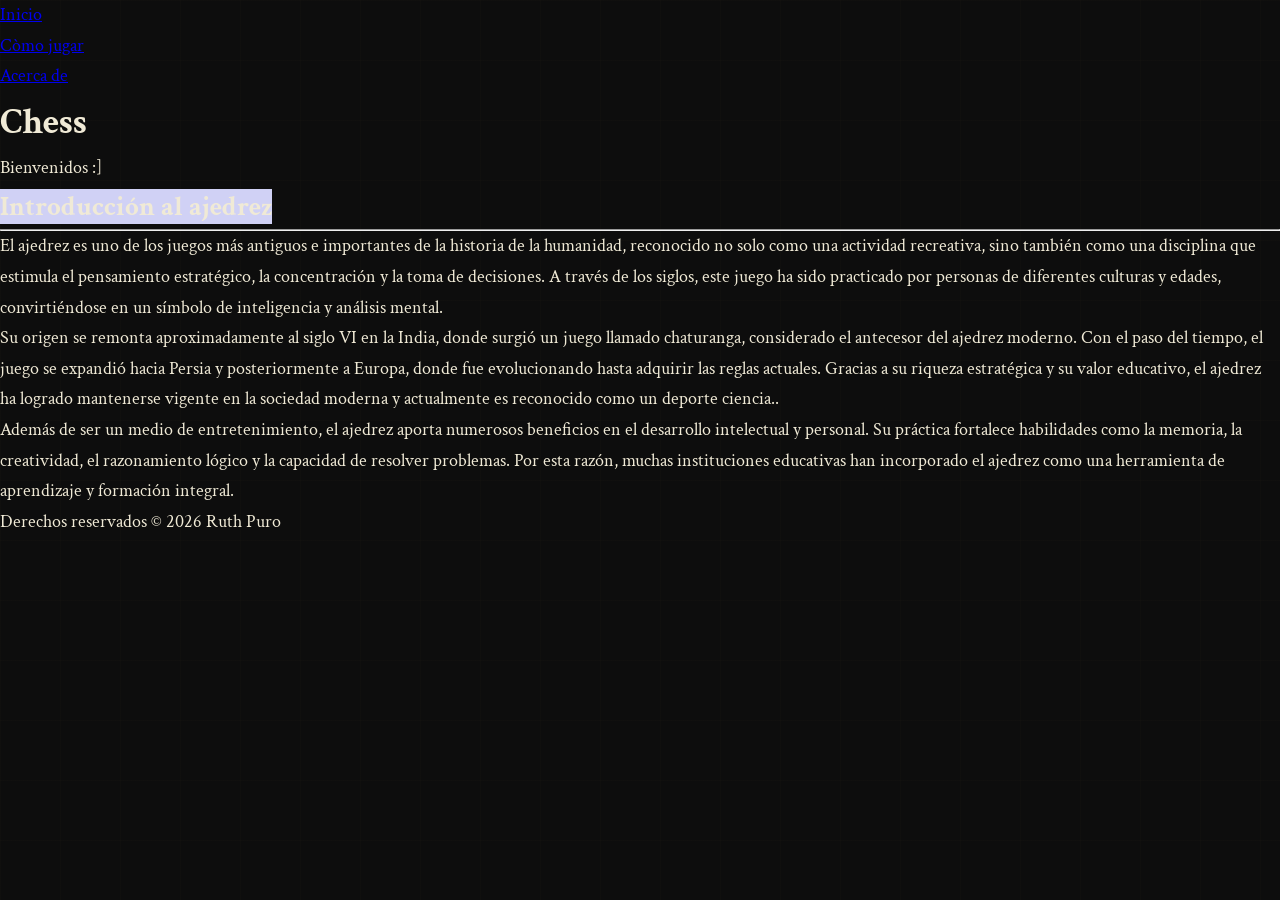
==== index.html @ 4ce49a6d "cambios a index" ====
<!DOCTYPE html> <!-- Indica que es un documento HTML, de lo contrario si no lo
ponemos, lo interpretaria como codigo antiguo antes de los 90's Quirks mode,
aparecerian codigos antiguos -->
<html lang="es">

<!--invoca al archivo style.css que contiene todas las configuraciones de estilos de
la página-->
<link rel="stylesheet" href="styles.css">

<!--Encabezado, el valor atributo id invoca a una funcion del archivo style.css para
dar el formato del menu-->
<header id="mi-encabezado">

<title>Chess.byte</title>
<!--Creacion del menú utilizando Nav-->
<nav>
<ul>
<li><a href="index.html">Inicio</a></li>
<li><a href="JugarChess.html">Còmo jugar</a></li>
<li><a href="about.">Acerca de </a></li>
</ul>
</nav>

<!--Texto del encabezado-->
<h1>Chess</h1>
<p>Bienvenidos :]</p>

</header>

<!--Cuerpo del HTML. Las configuraciones de estilos se encuentran en el archivo
style.css-->
<body>

<main>
<!--*CONFIGURACION DEL TEXTO EN EL CUERPO. El tamño y tipo de letra
estan especificados en el archivo style.css*-->
<section class="contenido">
<h2> <span style="background-color: rgb(208, 209, 245);" ;> Introducción al ajedrez</span></h2>
<tr><td> <hr>
</hr>
<p>El ajedrez es uno de los juegos más antiguos e importantes de la historia 
de la humanidad, reconocido no solo como una actividad recreativa,
sino también como una disciplina que estimula el pensamiento estratégico, la concentración 
y la toma de decisiones. A través de los siglos, este juego ha sido practicado por personas
de diferentes culturas y edades, convirtiéndose en un símbolo de inteligencia y análisis mental.
</p>
<p>
Su origen se remonta aproximadamente al siglo VI en la India, donde surgió un juego llamado chaturanga,
considerado el antecesor del ajedrez moderno. Con el paso del tiempo, el juego se expandió hacia Persia
y posteriormente a Europa, donde fue evolucionando hasta adquirir las reglas actuales. 
Gracias a su riqueza estratégica y su valor educativo, el ajedrez ha logrado mantenerse vigente en la sociedad
moderna y actualmente es reconocido como un deporte ciencia..</p>
<p>
Además de ser un medio de entretenimiento, el ajedrez aporta numerosos beneficios en el desarrollo intelectual y personal.
Su práctica fortalece habilidades como la memoria, la creatividad, el razonamiento lógico 
y la capacidad de resolver problemas. Por esta razón, muchas instituciones educativas han incorporado
el ajedrez como una herramienta de aprendizaje y formación integral.</p>

</td></tr>

</section>
</main>

<!--Pie de pagina-->
<!--el atributo Class="footer" invoca a una funcion del archivo style.css para dar
el formato del pie de pagina-->
<div class="footer">Derechos reservados © 2026 Ruth Puro</div>

<!--Invoca al archivo script.js que contiene la funcion que controla el
comportamiento del menu-->

<script src="script.js"></script>
<!--Probar commit-repositorios-->

</body>
</html>
---- styles.css ----
/* ============================================================
   CHESS PAGE — style.css
   Tema: Ajedrez clásico con estética refinada y oscura
   Fuentes: 'Playfair Display' (display) + 'Crimson Text' (cuerpo)
   Paleta: Negro marfil, dorado antiguo, crema, gris pizarra
   ============================================================ */

/* --- IMPORTACIÓN DE FUENTES DESDE GOOGLE FONTS ---
   Cambia las fuentes aquí si quieres otra tipografía.
   'Playfair Display' = elegante y serif, ideal para títulos de ajedrez.
   'Crimson Text' = lectura cómoda en párrafos largos. */
@import url('https://fonts.googleapis.com/css2?family=Playfair+Display:ital,wght@0,400;0,700;0,900;1,400&family=Crimson+Text:ital,wght@0,400;0,600;1,400&display=swap');

/* --- VARIABLES GLOBALES (CSS Custom Properties) ---
   Edita estos valores para cambiar toda la paleta de colores
   y tamaños de fuente de la página al instante. */
:root {
  /* Colores principales */
  --color-bg: #0d0d0d;           /* Fondo principal: negro profundo */
  --color-bg-alt: #161616;       /* Fondo de secciones alternativas */
  --color-surface: #1e1e1e;      /* Superficies de tarjetas y paneles */
  --color-border: #2e2e2e;       /* Color de bordes sutiles */

  /* Colores de acento */
  --color-gold: #c9a84c;         /* Dorado antiguo — color dominante de acento */
  --color-gold-light: #e8c96d;   /* Dorado claro para hovers y brillos */
  --color-gold-dark: #8a6f2e;    /* Dorado oscuro para sombras */
  --color-cream: #f0ead6;        /* Crema — textos claros y piezas blancas */
  --color-slate: #8a8a8a;        /* Gris pizarra — texto secundario */

  /* Colores del tablero */
  --square-light: #f0d9b5;       /* Casilla clara del tablero */
  --square-dark: #b58863;        /* Casilla oscura del tablero */
  --square-highlight: #aaa23a;   /* Casilla resaltada (movimiento/selección) */

  /* Tipografía */
  --font-display: 'Playfair Display', Georgia, serif;  /* Fuente de títulos */
  --font-body: 'Crimson Text', Georgia, serif;         /* Fuente de cuerpo */
  --font-mono: 'Courier New', monospace;               /* Fuente monospace (coordenadas) */

  /* Tamaños de fuente — escala tipográfica */
  --text-xs: 0.75rem;
  --text-sm: 0.875rem;
  --text-base: 1.125rem;    /* Base ligeramente grande para legibilidad serif */
  --text-lg: 1.35rem;
  --text-xl: 1.75rem;
  --text-2xl: 2.5rem;
  --text-3xl: 3.5rem;
  --text-4xl: 5rem;

  /* Espaciado y radios */
  --space-xs: 0.5rem;
  --space-sm: 1rem;
  --space-md: 2rem;
  --space-lg: 4rem;
  --space-xl: 8rem;
  --radius-sm: 4px;
  --radius-md: 8px;
  --radius-lg: 16px;

  /* Transiciones */
  --transition-fast: 150ms ease;        /* Hover rápido */
  --transition-base: 300ms ease;        /* Transición normal */
  --transition-slow: 600ms ease;        /* Entrada de elementos */

  /* Sombras */
  --shadow-gold: 0 0 20px rgba(201, 168, 76, 0.25);   /* Resplandor dorado */
  --shadow-card: 0 8px 32px rgba(0, 0, 0, 0.6);       /* Sombra de tarjeta */
  --shadow-piece: 2px 4px 8px rgba(0, 0, 0, 0.8);     /* Sombra de piezas */
}

/* --- RESET Y BASE ---
   Elimina estilos por defecto del navegador para partir desde cero. */
*,
*::before,
*::after {
  box-sizing: border-box;  /* Incluye padding y border en el ancho total */
  margin: 0;
  padding: 0;
}

/* --- ESTILOS DEL DOCUMENTO BASE ---
   Cambia el scroll-behavior a 'auto' si no quieres desplazamiento suave. */
html {
  scroll-behavior: smooth;      /* Desplazamiento suave al hacer clic en anclas */
  font-size: 16px;              /* Base del sistema rem — cámbiala para escalar todo */
}

/* --- CUERPO PRINCIPAL ---
   Configura el fondo, la fuente y el color de texto predeterminados. */
body {
  background-color: var(--color-bg);
  color: var(--color-cream);
  font-family: var(--font-body);
  font-size: var(--text-base);
  line-height: 1.7;
  min-height: 100vh;
  overflow-x: hidden;          /* Evita scroll horizontal por elementos fuera de pantalla */

  /* Patrón de tablero de ajedrez sutil en el fondo — puedes quitar esto si no lo quieres */
  background-image:
    linear-gradient(rgba(201, 168, 76, 0.015) 1px, transparent 1px),
    linear-gradient(90deg, rgba(201, 168, 76, 0.015) 1px, transparent 1px);
  background-size: 60px 60px;   /* Tamaño de la cuadrícula de fondo — ajusta a gusto */
}

/* --- CURSOR PERSONALIZADO ---
   El cursor tiene forma de pieza de ajedrez. Elimina estas reglas si prefieres el cursor normal. */
body {
  cursor: url("data:image/svg+xml,%3Csvg xmlns='http://www.w3.org/2000/svg' width='24' height='24' viewBox='0 0 24 24'%3E%3Ctext y='20' font-size='20'%3E♟%3C/text%3E%3C/svg%3E") 12 12, auto;
}

/* ============================================================
   BARRA DE NAVEGACIÓN
   ============================================================ */

/* --- NAVBAR PRINCIPAL ---
   Fija la barra arriba con efecto de vidrio oscuro (glassmorphism). */
.navbar {
  position: fixed;              /* Queda fija al hacer scroll */
  top: 0;
  left: 0;
  right: 0;
  z-index: 1000;                /* Por encima de todo el contenido */
  display: flex;
  align-items: center;
  justify-content: space-between;
  padding: 1.25rem var(--space-md);

  /* Efecto glassmorphism oscuro */
  background: rgba(13, 13, 13, 0.85);
  backdrop-filter: blur(12px);  /* Desenfoque del fondo — reduce si causa lag */
  border-bottom: 1px solid var(--color-border);
  transition: background var(--transition-base);
}

/* Estado "scrolled" — se activa con JS cuando el usuario baja.
   Hace el navbar más sólido al hacer scroll. */
.navbar.scrolled {
  background: rgba(13, 13, 13, 0.97);
  border-bottom-color: var(--color-gold-dark);
}

/* --- LOGO / MARCA ---
   El nombre del sitio en la esquina izquierda. */
.navbar__logo {
  font-family: var(--font-display);
  font-size: var(--text-xl);
  font-weight: 900;
  color: var(--color-gold);
  letter-spacing: 0.05em;
  text-decoration: none;
  display: flex;
  align-items: center;
  gap: 0.5rem;
  transition: color var(--transition-fast);
}

.navbar__logo:hover {
  color: var(--color-gold-light);  /* Más brillante al pasar el cursor */
}

/* Emoji o símbolo antes del logo — cámbialo en el HTML */
.navbar__logo-icon {
  font-size: 1.5rem;
  animation: floatPiece 3s ease-in-out infinite;  /* Animación de flotación */
}

/* --- ENLACES DE NAVEGACIÓN ---
   Lista horizontal de links. */
.navbar__links {
  display: flex;
  list-style: none;
  gap: var(--space-md);
  align-items: center;
}

/* Cada enlace individual */
.navbar__links a {
  color: var(--color-slate);
  text-decoration: none;
  font-family: var(--font-body);
  font-size: var(--text-sm);
  font-weight: 600;
  letter-spacing: 0.1em;
  text-transform: uppercase;
  position: relative;
  transition: color var(--transition-fast);
}

/* Línea dorada bajo el link al hacer hover */
.navbar__links a::after {
  content: '';
  position: absolute;
  bottom: -4px;
  left: 0;
  width: 0;                     /* Empieza en 0 */
  height: 1px;
  background: var(--color-gold);
  transition: width var(--transition-base);
}

.navbar__links a:hover {
  color: var(--color-cream);
}

.navbar__links a:hover::after {
  width: 100%;                  /* Se expande al hacer hover */
}

/* Botón CTA en la navbar — diferente a los links normales */
.navbar__cta {
  background: var(--color-gold);
  color: var(--color-bg) !important;
  padding: 0.5rem 1.25rem;
  border-radius: var(--radius-sm);
  font-weight: 700 !important;
  transition: background var(--transition-fast), transform var(--transition-fast) !important;
}

.navbar__cta:hover {
  background: var(--color-gold-light) !important;
  transform: translateY(-1px);
}

.navbar__cta::after {
  display: none !important;    /* Sin línea inferior en el botón CTA */
}

/* ============================================================
   SECCIÓN HERO (Portada principal)
   ============================================================ */

/* --- CONTENEDOR HERO ---
   Ocupa toda la pantalla. Cambia 100vh a cualquier altura fija si lo prefieres. */
.hero {
  min-height: 100vh;
  display: grid;
  grid-template-columns: 1fr 1fr;    /* Dos columnas iguales */
  align-items: center;
  padding: var(--space-xl) var(--space-md);
  padding-top: calc(var(--space-xl) + 80px);  /* Compensa la altura del navbar */
  gap: var(--space-lg);
  position: relative;
  overflow: hidden;
}

/* Decoración diagonal de fondo en el hero — quítala si prefieres fondo limpio */
.hero::before {
  content: '';
  position: absolute;
  top: 0;
  right: 0;
  width: 55%;
  height: 100%;
  background: linear-gradient(135deg, transparent 0%, rgba(201, 168, 76, 0.04) 100%);
  pointer-events: none;           /* No interfiere con clicks */
}

/* --- CONTENIDO DE TEXTO DEL HERO ---
   La columna izquierda con el título y descripción. */
.hero__content {
  position: relative;
  z-index: 1;
}

/* Etiqueta pequeña encima del título principal */
.hero__eyebrow {
  font-family: var(--font-mono);
  font-size: var(--text-xs);
  letter-spacing: 0.3em;
  text-transform: uppercase;
  color: var(--color-gold);
  margin-bottom: var(--space-sm);
  display: flex;
  align-items: center;
  gap: 0.75rem;
}

/* Línea decorativa antes del eyebrow */
.hero__eyebrow::before {
  content: '';
  display: inline-block;
  width: 40px;          /* Cambia el largo de la línea aquí */
  height: 1px;
  background: var(--color-gold);
}

/* --- TÍTULO PRINCIPAL DEL HERO ---
   Texto grande y llamativo. Ajusta font-size con las variables. */
.hero__title {
  font-family: var(--font-display);
  font-size: clamp(3rem, 6vw, var(--text-4xl));  /* Responsivo automático */
  font-weight: 900;
  line-height: 1.0;
  margin-bottom: var(--space-md);
  color: var(--color-cream);
}

/* Parte del título en dorado — edita el span en el HTML */
.hero__title .accent {
  color: var(--color-gold);
  font-style: italic;
}

/* --- DESCRIPCIÓN DEL HERO ---
   Párrafo de introducción. */
.hero__description {
  font-size: var(--text-lg);
  color: var(--color-slate);
  margin-bottom: var(--space-lg);
  max-width: 480px;
  line-height: 1.8;
}

/* --- BOTONES DE ACCIÓN DEL HERO ---
   Grupo de botones principales. */
.hero__actions {
  display: flex;
  gap: var(--space-sm);
  flex-wrap: wrap;
}

/* ============================================================
   SISTEMA DE BOTONES
   Incluye variantes: primario, secundario y de pieza (con símbolo)
   ============================================================ */

/* --- BOTÓN BASE ---
   Estilos compartidos por todos los botones. */
.btn {
  display: inline-flex;
  align-items: center;
  justify-content: center;
  gap: 0.5rem;
  padding: 0.875rem 2rem;
  font-family: var(--font-body);
  font-size: var(--text-base);
  font-weight: 600;
  letter-spacing: 0.05em;
  text-decoration: none;
  border: none;
  border-radius: var(--radius-sm);
  cursor: pointer;
  position: relative;
  overflow: hidden;             /* Para el efecto de onda (ripple) */
  transition:
    transform var(--transition-fast),
    box-shadow var(--transition-fast),
    background var(--transition-fast);
  user-select: none;
}

/* Efecto hover: sube el botón ligeramente */
.btn:hover {
  transform: translateY(-2px);
}

/* Efecto al hacer clic: baja el botón */
.btn:active {
  transform: translateY(0);
}

/* Onda de ripple que aparece al hacer clic — generada por JS */
.btn__ripple {
  position: absolute;
  border-radius: 50%;
  background: rgba(255, 255, 255, 0.25);
  transform: scale(0);
  animation: rippleExpand 500ms linear;
  pointer-events: none;         /* No bloquea eventos del botón */
}

/* --- BOTÓN PRIMARIO (Dorado sólido) ---
   Llama la atención, acción principal de la página. */
.btn--primary {
  background: var(--color-gold);
  color: var(--color-bg);
  box-shadow: 0 4px 16px rgba(201, 168, 76, 0.3);
}

.btn--primary:hover {
  background: var(--color-gold-light);
  box-shadow: var(--shadow-gold);
}

/* --- BOTÓN SECUNDARIO (Contorno dorado) ---
   Acción secundaria, menos prominente. */
.btn--secondary {
  background: transparent;
  color: var(--color-gold);
  border: 1px solid var(--color-gold);
}

.btn--secondary:hover {
  background: rgba(201, 168, 76, 0.1);
  box-shadow: var(--shadow-gold);
}

/* --- BOTÓN FANTASMA (Solo texto) ---
   Mínima jerarquía visual. */
.btn--ghost {
  background: transparent;
  color: var(--color-cream);
  border: 1px solid var(--color-border);
}

.btn--ghost:hover {
  border-color: var(--color-gold);
  color: var(--color-gold);
}

/* --- BOTONES DE PIEZA DE AJEDREZ ---
   Botones especiales con símbolo Unicode de pieza de ajedrez.
   Cambia el contenido del span .piece-btn__symbol en el HTML. */
.piece-btn {
  display: inline-flex;
  flex-direction: column;
  align-items: center;
  gap: 0.35rem;
  padding: 1rem 1.5rem;
  background: var(--color-surface);
  border: 1px solid var(--color-border);
  border-radius: var(--radius-md);
  cursor: pointer;
  transition:
    background var(--transition-fast),
    border-color var(--transition-fast),
    transform var(--transition-fast),
    box-shadow var(--transition-fast);
  font-family: var(--font-body);
  color: var(--color-cream);
  min-width: 90px;
}

.piece-btn:hover {
  background: rgba(201, 168, 76, 0.08);
  border-color: var(--color-gold);
  transform: translateY(-4px) scale(1.05);  /* Levita al hacer hover */
  box-shadow: var(--shadow-gold);
}

/* El símbolo Unicode de la pieza (♔ ♕ ♖ ♗ ♘ ♙) */
.piece-btn__symbol {
  font-size: 2.5rem;            /* Tamaño del símbolo — ajusta a gusto */
  line-height: 1;
  filter: drop-shadow(var(--shadow-piece));
  transition: transform var(--transition-base);
}

.piece-btn:hover .piece-btn__symbol {
  transform: rotate(-5deg) scale(1.1);    /* Rota ligeramente al hacer hover */
}

/* Nombre de la pieza bajo el símbolo */
.piece-btn__label {
  font-size: var(--text-xs);
  letter-spacing: 0.15em;
  text-transform: uppercase;
  color: var(--color-slate);
  transition: color var(--transition-fast);
}

.piece-btn:hover .piece-btn__label {
  color: var(--color-gold);
}

/* Pieza seleccionada/activa — se activa con JS */
.piece-btn.active {
  background: rgba(201, 168, 76, 0.15);
  border-color: var(--color-gold);
  box-shadow: var(--shadow-gold), inset 0 0 20px rgba(201, 168, 76, 0.05);
}

.piece-btn.active .piece-btn__label {
  color: var(--color-gold);
}

/* ============================================================
   TABLERO DE AJEDREZ DECORATIVO
   Tablero interactivo de 8×8 generado por JS
   ============================================================ */

/* --- CONTENEDOR DEL TABLERO ---
   La columna derecha del hero. */
.hero__board-container {
  display: flex;
  justify-content: center;
  align-items: center;
  position: relative;
}

/* Resplandor de fondo detrás del tablero */
.hero__board-container::before {
  content: '';
  position: absolute;
  width: 120%;
  height: 120%;
  background: radial-gradient(ellipse, rgba(201, 168, 76, 0.08) 0%, transparent 70%);
  pointer-events: none;
}

/* --- TABLERO PRINCIPAL ---
   Grid de 8 columnas para las 64 casillas. */
.chess-board {
  display: grid;
  grid-template-columns: repeat(8, 1fr);  /* 8 columnas iguales */
  width: min(480px, 90vw);                /* Máximo 480px, responsivo */
  height: min(480px, 90vw);
  border: 3px solid var(--color-gold-dark);
  border-radius: var(--radius-sm);
  overflow: hidden;
  box-shadow:
    var(--shadow-card),
    0 0 60px rgba(201, 168, 76, 0.1);    /* Resplandor dorado exterior */
  position: relative;
}

/* --- CASILLAS DEL TABLERO ---
   Cada celda del tablero 8×8. */
.chess-board__square {
  aspect-ratio: 1;              /* Mantiene forma cuadrada */
  display: flex;
  align-items: center;
  justify-content: center;
  font-size: clamp(1.5rem, 4vw, 2.5rem);  /* Tamaño de piezas responsivo */
  cursor: pointer;
  transition:
    filter var(--transition-fast),
    transform var(--transition-fast);
  position: relative;
  user-select: none;
}

/* Casillas claras */
.chess-board__square.light {
  background-color: var(--square-light);
}

/* Casillas oscuras */
.chess-board__square.dark {
  background-color: var(--square-dark);
}

/* Casilla al hacer hover */
.chess-board__square:hover {
  filter: brightness(1.2);
}

/* Casilla seleccionada — clase añadida por JS */
.chess-board__square.selected {
  background-color: var(--square-highlight) !important;
  box-shadow: inset 0 0 10px rgba(0,0,0,0.3);
}

/* Casilla de movimiento posible — clase añadida por JS */
.chess-board__square.possible-move::after {
  content: '';
  position: absolute;
  width: 35%;
  height: 35%;
  background: rgba(0, 0, 0, 0.25);
  border-radius: 50%;            /* Punto circular indicando movimiento posible */
}

/* ============================================================
   SECCIÓN DE PIEZAS (Galería / Selector)
   ============================================================ */

/* --- SECCIÓN GENERAL ---
   Espaciado y fondo alternativo para secciones. */
.section {
  padding: var(--space-xl) var(--space-md);
  max-width: 1200px;            /* Ancho máximo del contenido — ajusta aquí */
  margin: 0 auto;
}

/* Sección con fondo alternativo (full-width) */
.section--alt {
  background: var(--color-bg-alt);
  max-width: none;
  padding-left: calc(50vw - 600px);   /* Centrado con padding proporcional */
  padding-right: calc(50vw - 600px);
}

/* --- ENCABEZADO DE SECCIÓN ---
   Título y subtítulo de cada bloque de contenido. */
.section__header {
  text-align: center;
  margin-bottom: var(--space-lg);
}

/* Línea decorativa sobre el título de sección */
.section__header::before {
  content: '♟ ♟ ♟';           /* Cambia los símbolos aquí si lo deseas */
  display: block;
  color: var(--color-gold-dark);
  font-size: var(--text-sm);
  letter-spacing: 0.5em;
  margin-bottom: var(--space-sm);
}

.section__title {
  font-family: var(--font-display);
  font-size: clamp(var(--text-2xl), 4vw, var(--text-3xl));
  font-weight: 700;
  color: var(--color-cream);
  margin-bottom: 0.75rem;
}

.section__subtitle {
  font-size: var(--text-lg);
  color: var(--color-slate);
  max-width: 600px;
  margin: 0 auto;
}

/* --- GRID DE PIEZAS ---
   Cuadrícula donde se muestran los botones de piezas. */
.pieces-grid {
  display: flex;
  justify-content: center;
  flex-wrap: wrap;
  gap: var(--space-sm);
  margin-top: var(--space-lg);
}

/* Panel de información que aparece al seleccionar una pieza */
.piece-info-panel {
  margin-top: var(--space-lg);
  padding: var(--space-md);
  background: var(--color-surface);
  border: 1px solid var(--color-border);
  border-radius: var(--radius-lg);
  border-left: 4px solid var(--color-gold);  /* Acento izquierdo dorado */
  display: none;               /* Oculto por defecto — JS lo muestra */
  animation: fadeSlideUp 300ms ease forwards;
}

/* Panel visible (clase añadida por JS) */
.piece-info-panel.visible {
  display: block;
}

.piece-info-panel__name {
  font-family: var(--font-display);
  font-size: var(--text-xl);
  color: var(--color-gold);
  margin-bottom: 0.5rem;
}

.piece-info-panel__symbol {
  font-size: 4rem;
  float: right;               /* Símbolo a la derecha */
  margin-left: var(--space-sm);
  filter: drop-shadow(var(--shadow-piece));
}

.piece-info-panel__description {
  color: var(--color-slate);
  line-height: 1.8;
}

.piece-info-panel__value {
  display: inline-block;
  margin-top: var(--space-sm);
  padding: 0.25rem 0.75rem;
  background: rgba(201, 168, 76, 0.15);
  border: 1px solid var(--color-gold-dark);
  border-radius: 999px;       /* Cápsula */
  font-size: var(--text-xs);
  color: var(--color-gold);
  letter-spacing: 0.1em;
  text-transform: uppercase;
}

/* ============================================================
   TARJETAS DE CONTENIDO
   Para artículos, historias, reglas, etc.
   ============================================================ */

/* --- GRID DE TARJETAS ---
   Distribución automática de tarjetas. */
.cards-grid {
  display: grid;
  grid-template-columns: repeat(auto-fit, minmax(300px, 1fr));  /* Columnas adaptables */
  gap: var(--space-md);
}

/* --- TARJETA INDIVIDUAL ---
   Contenedor de cada tarjeta de contenido. */
.card {
  background: var(--color-surface);
  border: 1px solid var(--color-border);
  border-radius: var(--radius-lg);
  padding: var(--space-md);
  position: relative;
  overflow: hidden;
  transition:
    transform var(--transition-base),
    border-color var(--transition-base),
    box-shadow var(--transition-base);
}

/* Esquina decorativa en la tarjeta — simula patrón de tablero */
.card::before {
  content: '';
  position: absolute;
  top: 0;
  right: 0;
  width: 80px;
  height: 80px;
  background: linear-gradient(135deg, transparent 50%, rgba(201, 168, 76, 0.06) 50%);
  pointer-events: none;
}

.card:hover {
  transform: translateY(-6px);            /* Sube al hacer hover */
  border-color: var(--color-gold-dark);
  box-shadow: var(--shadow-card);
}

/* Icono/símbolo en la parte superior de la tarjeta */
.card__icon {
  font-size: 2.5rem;
  margin-bottom: var(--space-sm);
  display: block;
}

.card__title {
  font-family: var(--font-display);
  font-size: var(--text-xl);
  font-weight: 700;
  color: var(--color-cream);
  margin-bottom: 0.5rem;
}

.card__text {
  color: var(--color-slate);
  line-height: 1.7;
  font-size: var(--text-base);
}

/* ============================================================
   BARRA LATERAL DE ESTADÍSTICAS / CONTADOR
   ============================================================ */

/* Fila de estadísticas numéricas */
.stats-row {
  display: grid;
  grid-template-columns: repeat(auto-fit, minmax(150px, 1fr));
  gap: var(--space-md);
  padding: var(--space-lg) 0;
  border-top: 1px solid var(--color-border);
  border-bottom: 1px solid var(--color-border);
}

.stat {
  text-align: center;
}

/* Número grande de la estadística */
.stat__number {
  font-family: var(--font-display);
  font-size: var(--text-3xl);
  font-weight: 900;
  color: var(--color-gold);
  line-height: 1;
  display: block;
}

/* Descripción de la estadística */
.stat__label {
  font-size: var(--text-xs);
  letter-spacing: 0.2em;
  text-transform: uppercase;
  color: var(--color-slate);
  margin-top: 0.35rem;
  display: block;
}

/* ============================================================
   TOAST / NOTIFICACIÓN
   Mensaje temporal que aparece en pantalla
   ============================================================ */

/* Contenedor de toasts — esquina inferior derecha */
#toast-container {
  position: fixed;
  bottom: var(--space-md);
  right: var(--space-md);
  z-index: 9999;               /* Siempre encima de todo */
  display: flex;
  flex-direction: column;
  gap: 0.5rem;
  pointer-events: none;        /* No bloquea clicks */
}

/* Toast individual */
.toast {
  background: var(--color-surface);
  border: 1px solid var(--color-gold-dark);
  border-left: 4px solid var(--color-gold);
  color: var(--color-cream);
  padding: 0.875rem 1.25rem;
  border-radius: var(--radius-md);
  font-size: var(--text-sm);
  box-shadow: var(--shadow-card);
  display: flex;
  align-items: center;
  gap: 0.75rem;
  pointer-events: all;

  /* Aparece deslizándose desde la derecha */
  animation: slideInRight 300ms ease forwards;
}

/* Toast al desaparecer — clase añadida por JS */
.toast.removing {
  animation: slideOutRight 300ms ease forwards;
}

.toast__icon {
  font-size: 1.25rem;
  flex-shrink: 0;
}

/* ============================================================
   PIE DE PÁGINA (FOOTER)
   ============================================================ */

footer {
  background: var(--color-bg-alt);
  border-top: 1px solid var(--color-border);
  padding: var(--space-lg) var(--space-md);
  text-align: center;
}

/* Logo del footer */
.footer__logo {
  font-family: var(--font-display);
  font-size: var(--text-2xl);
  color: var(--color-gold);
  margin-bottom: var(--space-sm);
}

/* Texto del footer */
.footer__text {
  color: var(--color-slate);
  font-size: var(--text-sm);
  letter-spacing: 0.05em;
}

/* Separador decorativo */
.footer__divider {
  width: 60px;
  height: 1px;
  background: var(--color-gold-dark);
  margin: var(--space-sm) auto;
}

/* ============================================================
   ANIMACIONES KEYFRAMES
   Referencia rápida de todas las animaciones disponibles
   ============================================================ */

/* Pieza que flota suavemente arriba y abajo */
@keyframes floatPiece {
  0%, 100% { transform: translateY(0); }
  50%       { transform: translateY(-8px); }
}

/* Expansión de la onda ripple en botones */
@keyframes rippleExpand {
  to { transform: scale(4); opacity: 0; }
}

/* Entrada desde abajo con fade */
@keyframes fadeSlideUp {
  from { opacity: 0; transform: translateY(16px); }
  to   { opacity: 1; transform: translateY(0); }
}

/* Entrada desde la derecha (toast) */
@keyframes slideInRight {
  from { opacity: 0; transform: translateX(120%); }
  to   { opacity: 1; transform: translateX(0); }
}

/* Salida hacia la derecha (toast) */
@keyframes slideOutRight {
  from { opacity: 1; transform: translateX(0); }
  to   { opacity: 0; transform: translateX(120%); }
}

/* Parpadeo sutil — útil para destacar elementos */
@keyframes pulse {
  0%, 100% { opacity: 1; }
  50%       { opacity: 0.6; }
}

/* Rotación continua */
@keyframes spin {
  from { transform: rotate(0deg); }
  to   { transform: rotate(360deg); }
}

/* ============================================================
   RESPONSIVE — DISEÑO ADAPTABLE
   Ajusta el layout para pantallas pequeñas
   ============================================================ */

/* Tablets (max 900px) */
@media (max-width: 900px) {
  /* El hero pasa a una sola columna en tablets */
  .hero {
    grid-template-columns: 1fr;
    text-align: center;
    padding-top: calc(var(--space-lg) + 80px);
  }

  /* El tablero se centra y reduce */
  .hero__board-container {
    order: -1;                  /* El tablero aparece primero en móvil */
  }

  /* Los botones del hero se centran */
  .hero__actions {
    justify-content: center;
  }

  /* El eyebrow se centra */
  .hero__eyebrow {
    justify-content: center;
  }

  /* La descripción se centra */
  .hero__description {
    max-width: 100%;
    margin-left: auto;
    margin-right: auto;
  }
}

/* Móvil pequeño (max 600px) */
@media (max-width: 600px) {
  /* La navbar apila el logo y los links */
  .navbar__links {
    display: none;              /* Oculta los links — agrega menú hamburguesa con JS si lo necesitas */
  }

  /* Reduce el padding de las secciones */
  .section {
    padding: var(--space-lg) var(--space-sm);
  }

  /* Reduce el grid de piezas */
  .pieces-grid {
    gap: 0.5rem;
  }

  /* Botones de pieza más pequeños */
  .piece-btn {
    min-width: 70px;
    padding: 0.75rem 1rem;
  }

  .piece-btn__symbol {
    font-size: 2rem;            /* Piezas más pequeñas en móvil */
  }

  /* Tarjetas ocupan todo el ancho */
  .cards-grid {
    grid-template-columns: 1fr;
  }
}

/* ============================================================
   UTILIDADES
   Clases de ayuda reutilizables en todo el HTML
   ============================================================ */

/* Centrar texto */
.text-center { text-align: center; }

/* Ocultar visualmente (accesible para lectores de pantalla) */
.sr-only {
  position: absolute;
  width: 1px;
  height: 1px;
  overflow: hidden;
  clip: rect(0, 0, 0, 0);
  white-space: nowrap;
}

/* Márgenes de utilidad */
.mt-sm  { margin-top: var(--space-sm); }
.mt-md  { margin-top: var(--space-md); }
.mt-lg  { margin-top: var(--space-lg); }
.mb-sm  { margin-bottom: var(--space-sm); }
.mb-md  { margin-bottom: var(--space-md); }
.mb-lg  { margin-bottom: var(--space-lg); }

/* Texto en color dorado */
.text-gold { color: var(--color-gold); }

/* Texto secundario */
.text-muted { color: var(--color-slate); }
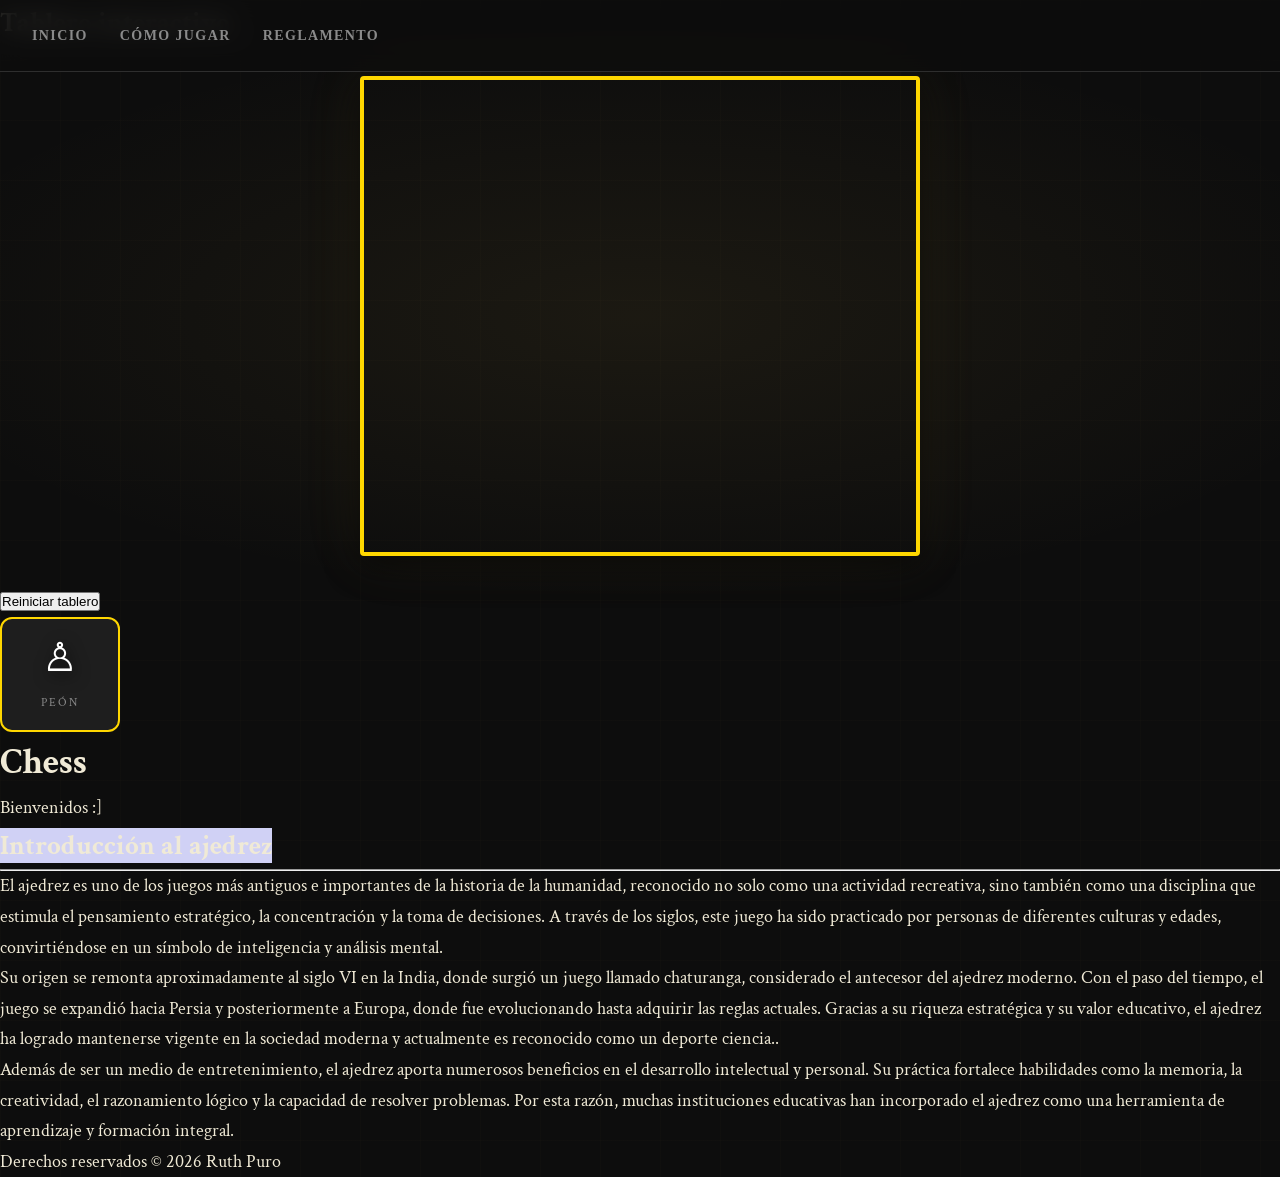
==== commit f40a676a: "cambios del style" ====
--- a/index.html
+++ b/index.html
@@ -13,13 +13,52 @@
 
 <title>Chess.byte</title>
 <!--Creacion del menú utilizando Nav-->
-<nav>
-<ul>
+<nav class="navbar">
+
+<ul class="navbar__links">
 <li><a href="index.html">Inicio</a></li>
-<li><a href="JugarChess.html">Còmo jugar</a></li>
-<li><a href="about.">Acerca de </a></li>
+<li><a href="jugarchess.html">Cómo jugar</a></li>
+<li><a href="Reglamento.html">Reglamento</a></li>
 </ul>
+
 </nav>
+
+<section>
+
+<h2>Tablero interactivo</h2>
+
+<div class="hero__board-container">
+    <div class="chess-board"></div>
+</div>
+
+<br>
+
+<button id="reset-board">
+Reiniciar tablero
+</button>
+
+</section>
+
+<button class="piece-btn" data-piece="pawn">
+<span class="piece-btn__symbol">♙</span>
+<span class="piece-btn__label">Peón</span>
+</button>
+
+</div>
+
+<div id="piece-info" class="piece-info-panel">
+
+<h3 class="piece-info-panel__name"></h3>
+
+<div class="piece-info-panel__symbol"></div>
+
+<p class="piece-info-panel__description"></p>
+
+<div class="piece-info-panel__value"></div>
+
+</div>
+
+</section>
 
 <!--Texto del encabezado-->
 <h1>Chess</h1>
--- a/styles.css
+++ b/styles.css
@@ -1005,4 +1005,130 @@
 .text-gold { color: var(--color-gold); }
 
 /* Texto secundario */
-.text-muted { color: var(--color-slate); }+.text-muted { color: var(--color-slate); }
+
+/* =========================
+   TABLERO AJEDREZ
+========================= */
+
+.hero__board-container{
+    display:flex;
+    justify-content:center;
+    margin-top:30px;
+}
+
+.chess-board{
+    display:grid;
+    grid-template-columns:repeat(8,70px);
+    width:560px;
+    border:4px solid gold;
+}
+
+.chess-board__square{
+    width:70px;
+    height:70px;
+    display:flex;
+    justify-content:center;
+    align-items:center;
+    font-size:40px;
+    cursor:pointer;
+}
+
+.light{
+    background:#f0d9b5;
+}
+
+.dark{
+    background:#b58863;
+}
+
+.selected{
+    outline:4px solid red;
+}
+
+/* =========================
+   PIEZAS
+========================= */
+
+.pieces-grid{
+    display:flex;
+    flex-wrap:wrap;
+    gap:20px;
+    justify-content:center;
+    margin-top:30px;
+}
+
+.piece-btn{
+    background:#1e1e1e;
+    border:2px solid gold;
+    color:white;
+    padding:20px;
+    width:120px;
+    border-radius:12px;
+    transition:0.3s;
+}
+
+.piece-btn:hover{
+    transform:scale(1.05);
+    background:gold;
+    color:black;
+}
+
+.piece-btn__symbol{
+    font-size:40px;
+    display:block;
+}
+
+.piece-btn__label{
+    margin-top:10px;
+    display:block;
+}
+
+/* =========================
+   PANEL INFORMACION
+========================= */
+
+.piece-info-panel{
+    margin-top:30px;
+    background:#1b1b1b;
+    padding:25px;
+    border-radius:15px;
+    display:none;
+    border:2px solid gold;
+}
+
+.piece-info-panel.visible{
+    display:block;
+}
+
+/* =========================
+   TOAST
+========================= */
+
+#toast-container{
+    position:fixed;
+    bottom:20px;
+    right:20px;
+    z-index:9999;
+}
+
+.toast{
+    background:#222;
+    color:white;
+    padding:15px 20px;
+    margin-top:10px;
+    border-left:5px solid gold;
+    border-radius:8px;
+    animation:fadeIn 0.3s ease;
+}
+
+@keyframes fadeIn{
+    from{
+        opacity:0;
+        transform:translateX(20px);
+    }
+    to{
+        opacity:1;
+        transform:translateX(0);
+    }
+}
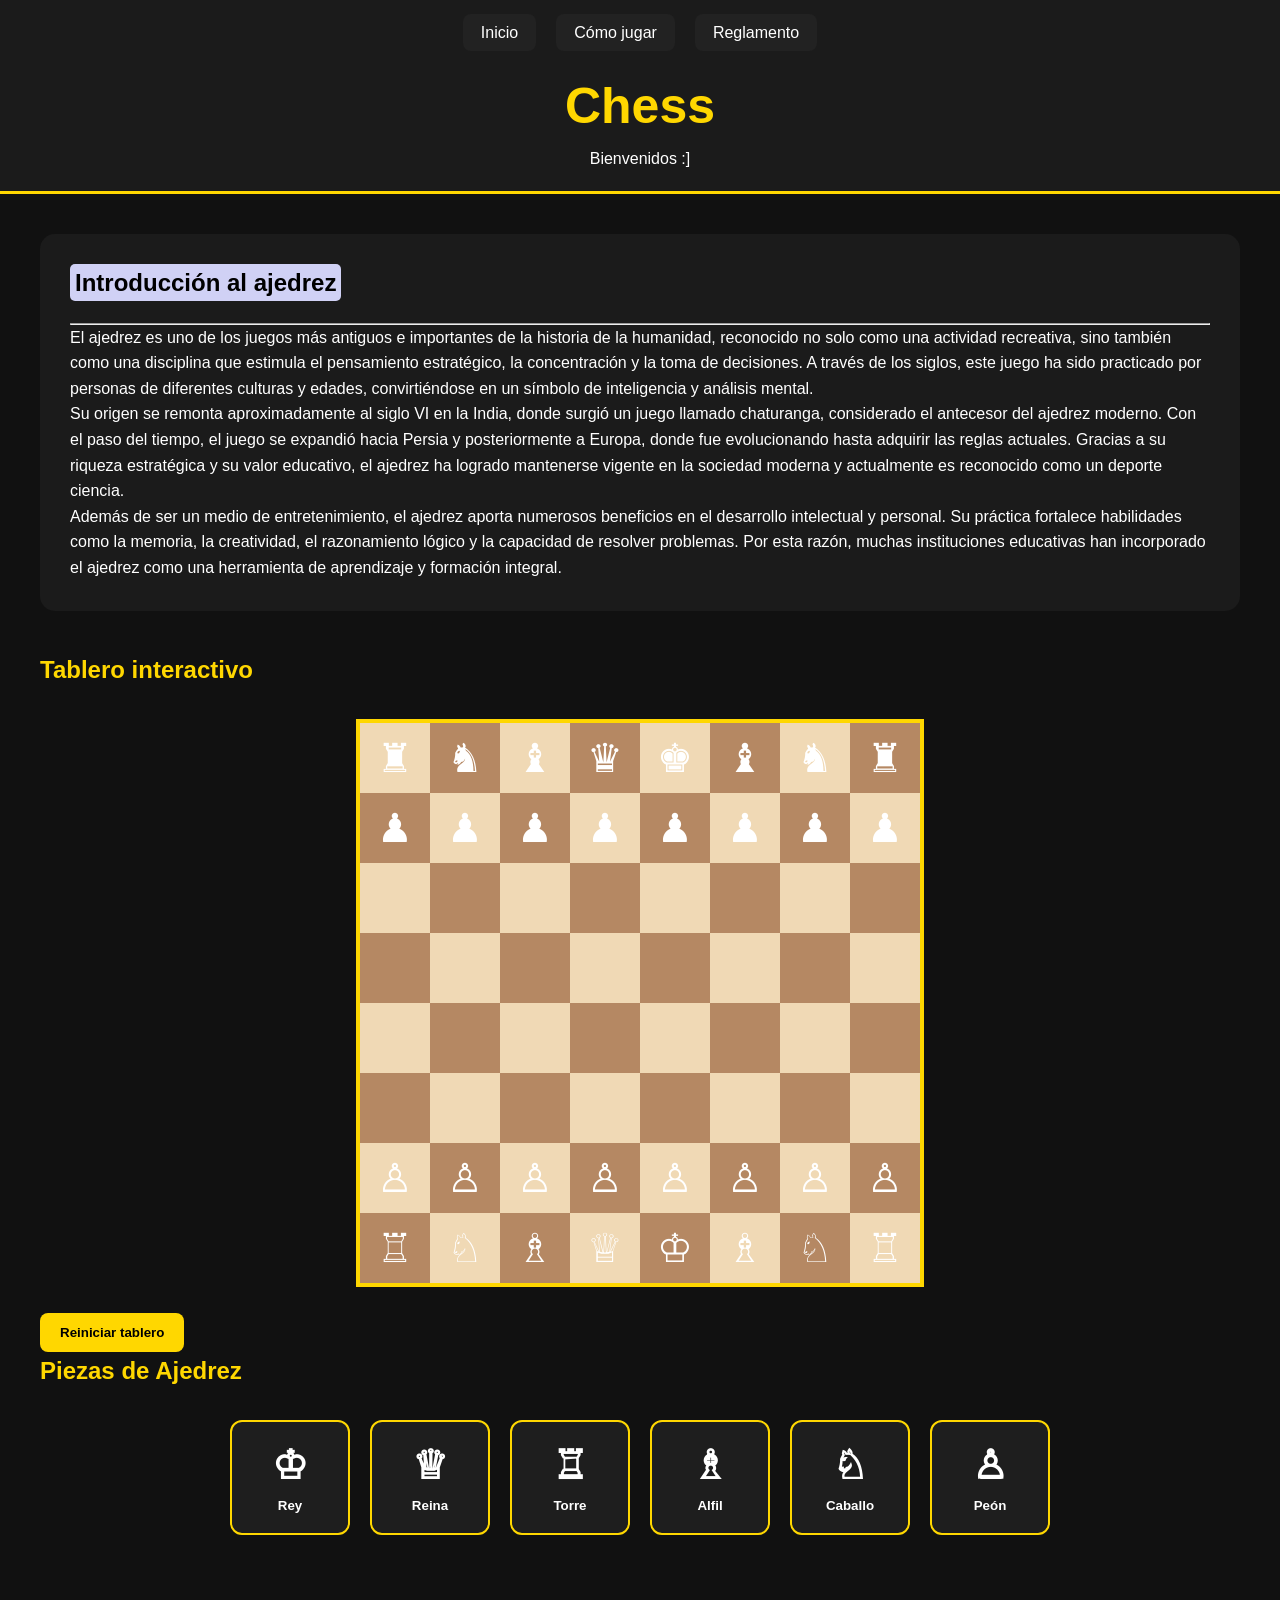
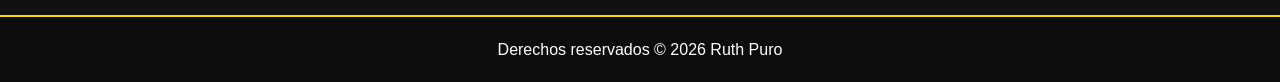
==== commit 1fa52409: "ajustando el css" ====
--- a/index.html
+++ b/index.html
@@ -1,27 +1,79 @@
-<!DOCTYPE html> <!-- Indica que es un documento HTML, de lo contrario si no lo
-ponemos, lo interpretaria como codigo antiguo antes de los 90's Quirks mode,
-aparecerian codigos antiguos -->
+<!-- =========================
+INDEX.HTML
+SOLO MODIFICADO PARA QUE FUNCIONE
+SIN CAMBIAR TU INFORMACIÓN
+========================= -->
+
+<!DOCTYPE html>
 <html lang="es">
 
-<!--invoca al archivo style.css que contiene todas las configuraciones de estilos de
-la página-->
-<link rel="stylesheet" href="styles.css">
+<head>
+    <meta charset="UTF-8">
+    <meta name="viewport" content="width=device-width, initial-scale=1.0">
+    <title>Chess.byte</title>
 
-<!--Encabezado, el valor atributo id invoca a una funcion del archivo style.css para
-dar el formato del menu-->
+    <link rel="stylesheet" href="styles.css">
+</head>
+
+<body>
+
 <header id="mi-encabezado">
 
-<title>Chess.byte</title>
-<!--Creacion del menú utilizando Nav-->
-<nav class="navbar">
+    <nav class="navbar">
 
-<ul class="navbar__links">
-<li><a href="index.html">Inicio</a></li>
-<li><a href="jugarchess.html">Cómo jugar</a></li>
-<li><a href="Reglamento.html">Reglamento</a></li>
-</ul>
+        <ul class="navbar__links">
+            <li><a href="index.html">Inicio</a></li>
+            <li><a href="jugarchess.html">Cómo jugar</a></li>
+            <li><a href="Reglamento.html">Reglamento</a></li>
+        </ul>
 
-</nav>
+    </nav>
+
+    <h1>Chess</h1>
+    <p>Bienvenidos :]</p>
+
+</header>
+
+<main>
+
+<section class="contenido">
+
+<h2>
+<span style="background-color: rgb(208, 209, 245); color:black; padding:5px; border-radius:5px;">
+Introducción al ajedrez
+</span>
+</h2>
+
+<hr>
+
+<p>
+El ajedrez es uno de los juegos más antiguos e importantes de la historia 
+de la humanidad, reconocido no solo como una actividad recreativa,
+sino también como una disciplina que estimula el pensamiento estratégico, la concentración 
+y la toma de decisiones. A través de los siglos, este juego ha sido practicado por personas
+de diferentes culturas y edades, convirtiéndose en un símbolo de inteligencia y análisis mental.
+</p>
+
+<p>
+Su origen se remonta aproximadamente al siglo VI en la India, donde surgió un juego llamado chaturanga,
+considerado el antecesor del ajedrez moderno. Con el paso del tiempo, el juego se expandió hacia Persia
+y posteriormente a Europa, donde fue evolucionando hasta adquirir las reglas actuales. 
+Gracias a su riqueza estratégica y su valor educativo, el ajedrez ha logrado mantenerse vigente en la sociedad
+moderna y actualmente es reconocido como un deporte ciencia.
+</p>
+
+<p>
+Además de ser un medio de entretenimiento, el ajedrez aporta numerosos beneficios en el desarrollo intelectual y personal.
+Su práctica fortalece habilidades como la memoria, la creatividad, el razonamiento lógico 
+y la capacidad de resolver problemas. Por esta razón, muchas instituciones educativas han incorporado
+el ajedrez como una herramienta de aprendizaje y formación integral.
+</p>
+
+</section>
+
+<!-- =========================
+TABLERO INTERACTIVO
+========================= -->
 
 <section>
 
@@ -38,6 +90,41 @@
 </button>
 
 </section>
+
+<!-- =========================
+PIEZAS
+========================= -->
+
+<section>
+
+<h2>Piezas de Ajedrez</h2>
+
+<div class="pieces-grid">
+
+<button class="piece-btn" data-piece="king">
+<span class="piece-btn__symbol">♔</span>
+<span class="piece-btn__label">Rey</span>
+</button>
+
+<button class="piece-btn" data-piece="queen">
+<span class="piece-btn__symbol">♕</span>
+<span class="piece-btn__label">Reina</span>
+</button>
+
+<button class="piece-btn" data-piece="rook">
+<span class="piece-btn__symbol">♖</span>
+<span class="piece-btn__label">Torre</span>
+</button>
+
+<button class="piece-btn" data-piece="bishop">
+<span class="piece-btn__symbol">♗</span>
+<span class="piece-btn__label">Alfil</span>
+</button>
+
+<button class="piece-btn" data-piece="knight">
+<span class="piece-btn__symbol">♘</span>
+<span class="piece-btn__label">Caballo</span>
+</button>
 
 <button class="piece-btn" data-piece="pawn">
 <span class="piece-btn__symbol">♙</span>
@@ -60,56 +147,13 @@
 
 </section>
 
-<!--Texto del encabezado-->
-<h1>Chess</h1>
-<p>Bienvenidos :]</p>
-
-</header>
-
-<!--Cuerpo del HTML. Las configuraciones de estilos se encuentran en el archivo
-style.css-->
-<body>
-
-<main>
-<!--*CONFIGURACION DEL TEXTO EN EL CUERPO. El tamño y tipo de letra
-estan especificados en el archivo style.css*-->
-<section class="contenido">
-<h2> <span style="background-color: rgb(208, 209, 245);" ;> Introducción al ajedrez</span></h2>
-<tr><td> <hr>
-</hr>
-<p>El ajedrez es uno de los juegos más antiguos e importantes de la historia 
-de la humanidad, reconocido no solo como una actividad recreativa,
-sino también como una disciplina que estimula el pensamiento estratégico, la concentración 
-y la toma de decisiones. A través de los siglos, este juego ha sido practicado por personas
-de diferentes culturas y edades, convirtiéndose en un símbolo de inteligencia y análisis mental.
-</p>
-<p>
-Su origen se remonta aproximadamente al siglo VI en la India, donde surgió un juego llamado chaturanga,
-considerado el antecesor del ajedrez moderno. Con el paso del tiempo, el juego se expandió hacia Persia
-y posteriormente a Europa, donde fue evolucionando hasta adquirir las reglas actuales. 
-Gracias a su riqueza estratégica y su valor educativo, el ajedrez ha logrado mantenerse vigente en la sociedad
-moderna y actualmente es reconocido como un deporte ciencia..</p>
-<p>
-Además de ser un medio de entretenimiento, el ajedrez aporta numerosos beneficios en el desarrollo intelectual y personal.
-Su práctica fortalece habilidades como la memoria, la creatividad, el razonamiento lógico 
-y la capacidad de resolver problemas. Por esta razón, muchas instituciones educativas han incorporado
-el ajedrez como una herramienta de aprendizaje y formación integral.</p>
-
-</td></tr>
-
-</section>
 </main>
 
-<!--Pie de pagina-->
-<!--el atributo Class="footer" invoca a una funcion del archivo style.css para dar
-el formato del pie de pagina-->
-<div class="footer">Derechos reservados © 2026 Ruth Puro</div>
-
-<!--Invoca al archivo script.js que contiene la funcion que controla el
-comportamiento del menu-->
+<footer class="footer">
+Derechos reservados © 2026 Ruth Puro
+</footer>
 
 <script src="script.js"></script>
-<!--Probar commit-repositorios-->
 
 </body>
 </html>
--- a/styles.css
+++ b/styles.css
@@ -1,1015 +1,73 @@
-/* ============================================================
-   CHESS PAGE — style.css
-   Tema: Ajedrez clásico con estética refinada y oscura
-   Fuentes: 'Playfair Display' (display) + 'Crimson Text' (cuerpo)
-   Paleta: Negro marfil, dorado antiguo, crema, gris pizarra
-   ============================================================ */
-
-/* --- IMPORTACIÓN DE FUENTES DESDE GOOGLE FONTS ---
-   Cambia las fuentes aquí si quieres otra tipografía.
-   'Playfair Display' = elegante y serif, ideal para títulos de ajedrez.
-   'Crimson Text' = lectura cómoda en párrafos largos. */
-@import url('https://fonts.googleapis.com/css2?family=Playfair+Display:ital,wght@0,400;0,700;0,900;1,400&family=Crimson+Text:ital,wght@0,400;0,600;1,400&display=swap');
-
-/* --- VARIABLES GLOBALES (CSS Custom Properties) ---
-   Edita estos valores para cambiar toda la paleta de colores
-   y tamaños de fuente de la página al instante. */
-:root {
-  /* Colores principales */
-  --color-bg: #0d0d0d;           /* Fondo principal: negro profundo */
-  --color-bg-alt: #161616;       /* Fondo de secciones alternativas */
-  --color-surface: #1e1e1e;      /* Superficies de tarjetas y paneles */
-  --color-border: #2e2e2e;       /* Color de bordes sutiles */
-
-  /* Colores de acento */
-  --color-gold: #c9a84c;         /* Dorado antiguo — color dominante de acento */
-  --color-gold-light: #e8c96d;   /* Dorado claro para hovers y brillos */
-  --color-gold-dark: #8a6f2e;    /* Dorado oscuro para sombras */
-  --color-cream: #f0ead6;        /* Crema — textos claros y piezas blancas */
-  --color-slate: #8a8a8a;        /* Gris pizarra — texto secundario */
-
-  /* Colores del tablero */
-  --square-light: #f0d9b5;       /* Casilla clara del tablero */
-  --square-dark: #b58863;        /* Casilla oscura del tablero */
-  --square-highlight: #aaa23a;   /* Casilla resaltada (movimiento/selección) */
-
-  /* Tipografía */
-  --font-display: 'Playfair Display', Georgia, serif;  /* Fuente de títulos */
-  --font-body: 'Crimson Text', Georgia, serif;         /* Fuente de cuerpo */
-  --font-mono: 'Courier New', monospace;               /* Fuente monospace (coordenadas) */
-
-  /* Tamaños de fuente — escala tipográfica */
-  --text-xs: 0.75rem;
-  --text-sm: 0.875rem;
-  --text-base: 1.125rem;    /* Base ligeramente grande para legibilidad serif */
-  --text-lg: 1.35rem;
-  --text-xl: 1.75rem;
-  --text-2xl: 2.5rem;
-  --text-3xl: 3.5rem;
-  --text-4xl: 5rem;
-
-  /* Espaciado y radios */
-  --space-xs: 0.5rem;
-  --space-sm: 1rem;
-  --space-md: 2rem;
-  --space-lg: 4rem;
-  --space-xl: 8rem;
-  --radius-sm: 4px;
-  --radius-md: 8px;
-  --radius-lg: 16px;
-
-  /* Transiciones */
-  --transition-fast: 150ms ease;        /* Hover rápido */
-  --transition-base: 300ms ease;        /* Transición normal */
-  --transition-slow: 600ms ease;        /* Entrada de elementos */
-
-  /* Sombras */
-  --shadow-gold: 0 0 20px rgba(201, 168, 76, 0.25);   /* Resplandor dorado */
-  --shadow-card: 0 8px 32px rgba(0, 0, 0, 0.6);       /* Sombra de tarjeta */
-  --shadow-piece: 2px 4px 8px rgba(0, 0, 0, 0.8);     /* Sombra de piezas */
-}
-
-/* --- RESET Y BASE ---
-   Elimina estilos por defecto del navegador para partir desde cero. */
-*,
-*::before,
-*::after {
-  box-sizing: border-box;  /* Incluye padding y border en el ancho total */
-  margin: 0;
-  padding: 0;
-}
-
-/* --- ESTILOS DEL DOCUMENTO BASE ---
-   Cambia el scroll-behavior a 'auto' si no quieres desplazamiento suave. */
-html {
-  scroll-behavior: smooth;      /* Desplazamiento suave al hacer clic en anclas */
-  font-size: 16px;              /* Base del sistema rem — cámbiala para escalar todo */
-}
-
-/* --- CUERPO PRINCIPAL ---
-   Configura el fondo, la fuente y el color de texto predeterminados. */
-body {
-  background-color: var(--color-bg);
-  color: var(--color-cream);
-  font-family: var(--font-body);
-  font-size: var(--text-base);
-  line-height: 1.7;
-  min-height: 100vh;
-  overflow-x: hidden;          /* Evita scroll horizontal por elementos fuera de pantalla */
-
-  /* Patrón de tablero de ajedrez sutil en el fondo — puedes quitar esto si no lo quieres */
-  background-image:
-    linear-gradient(rgba(201, 168, 76, 0.015) 1px, transparent 1px),
-    linear-gradient(90deg, rgba(201, 168, 76, 0.015) 1px, transparent 1px);
-  background-size: 60px 60px;   /* Tamaño de la cuadrícula de fondo — ajusta a gusto */
-}
-
-/* --- CURSOR PERSONALIZADO ---
-   El cursor tiene forma de pieza de ajedrez. Elimina estas reglas si prefieres el cursor normal. */
-body {
-  cursor: url("data:image/svg+xml,%3Csvg xmlns='http://www.w3.org/2000/svg' width='24' height='24' viewBox='0 0 24 24'%3E%3Ctext y='20' font-size='20'%3E♟%3C/text%3E%3C/svg%3E") 12 12, auto;
-}
-
-/* ============================================================
-   BARRA DE NAVEGACIÓN
-   ============================================================ */
-
-/* --- NAVBAR PRINCIPAL ---
-   Fija la barra arriba con efecto de vidrio oscuro (glassmorphism). */
-.navbar {
-  position: fixed;              /* Queda fija al hacer scroll */
-  top: 0;
-  left: 0;
-  right: 0;
-  z-index: 1000;                /* Por encima de todo el contenido */
-  display: flex;
-  align-items: center;
-  justify-content: space-between;
-  padding: 1.25rem var(--space-md);
-
-  /* Efecto glassmorphism oscuro */
-  background: rgba(13, 13, 13, 0.85);
-  backdrop-filter: blur(12px);  /* Desenfoque del fondo — reduce si causa lag */
-  border-bottom: 1px solid var(--color-border);
-  transition: background var(--transition-base);
-}
-
-/* Estado "scrolled" — se activa con JS cuando el usuario baja.
-   Hace el navbar más sólido al hacer scroll. */
-.navbar.scrolled {
-  background: rgba(13, 13, 13, 0.97);
-  border-bottom-color: var(--color-gold-dark);
-}
-
-/* --- LOGO / MARCA ---
-   El nombre del sitio en la esquina izquierda. */
-.navbar__logo {
-  font-family: var(--font-display);
-  font-size: var(--text-xl);
-  font-weight: 900;
-  color: var(--color-gold);
-  letter-spacing: 0.05em;
-  text-decoration: none;
-  display: flex;
-  align-items: center;
-  gap: 0.5rem;
-  transition: color var(--transition-fast);
-}
-
-.navbar__logo:hover {
-  color: var(--color-gold-light);  /* Más brillante al pasar el cursor */
-}
-
-/* Emoji o símbolo antes del logo — cámbialo en el HTML */
-.navbar__logo-icon {
-  font-size: 1.5rem;
-  animation: floatPiece 3s ease-in-out infinite;  /* Animación de flotación */
-}
-
-/* --- ENLACES DE NAVEGACIÓN ---
-   Lista horizontal de links. */
-.navbar__links {
-  display: flex;
-  list-style: none;
-  gap: var(--space-md);
-  align-items: center;
-}
-
-/* Cada enlace individual */
-.navbar__links a {
-  color: var(--color-slate);
-  text-decoration: none;
-  font-family: var(--font-body);
-  font-size: var(--text-sm);
-  font-weight: 600;
-  letter-spacing: 0.1em;
-  text-transform: uppercase;
-  position: relative;
-  transition: color var(--transition-fast);
-}
-
-/* Línea dorada bajo el link al hacer hover */
-.navbar__links a::after {
-  content: '';
-  position: absolute;
-  bottom: -4px;
-  left: 0;
-  width: 0;                     /* Empieza en 0 */
-  height: 1px;
-  background: var(--color-gold);
-  transition: width var(--transition-base);
-}
-
-.navbar__links a:hover {
-  color: var(--color-cream);
-}
-
-.navbar__links a:hover::after {
-  width: 100%;                  /* Se expande al hacer hover */
-}
-
-/* Botón CTA en la navbar — diferente a los links normales */
-.navbar__cta {
-  background: var(--color-gold);
-  color: var(--color-bg) !important;
-  padding: 0.5rem 1.25rem;
-  border-radius: var(--radius-sm);
-  font-weight: 700 !important;
-  transition: background var(--transition-fast), transform var(--transition-fast) !important;
-}
-
-.navbar__cta:hover {
-  background: var(--color-gold-light) !important;
-  transform: translateY(-1px);
-}
-
-.navbar__cta::after {
-  display: none !important;    /* Sin línea inferior en el botón CTA */
-}
-
-/* ============================================================
-   SECCIÓN HERO (Portada principal)
-   ============================================================ */
-
-/* --- CONTENEDOR HERO ---
-   Ocupa toda la pantalla. Cambia 100vh a cualquier altura fija si lo prefieres. */
-.hero {
-  min-height: 100vh;
-  display: grid;
-  grid-template-columns: 1fr 1fr;    /* Dos columnas iguales */
-  align-items: center;
-  padding: var(--space-xl) var(--space-md);
-  padding-top: calc(var(--space-xl) + 80px);  /* Compensa la altura del navbar */
-  gap: var(--space-lg);
-  position: relative;
-  overflow: hidden;
-}
-
-/* Decoración diagonal de fondo en el hero — quítala si prefieres fondo limpio */
-.hero::before {
-  content: '';
-  position: absolute;
-  top: 0;
-  right: 0;
-  width: 55%;
-  height: 100%;
-  background: linear-gradient(135deg, transparent 0%, rgba(201, 168, 76, 0.04) 100%);
-  pointer-events: none;           /* No interfiere con clicks */
-}
-
-/* --- CONTENIDO DE TEXTO DEL HERO ---
-   La columna izquierda con el título y descripción. */
-.hero__content {
-  position: relative;
-  z-index: 1;
-}
-
-/* Etiqueta pequeña encima del título principal */
-.hero__eyebrow {
-  font-family: var(--font-mono);
-  font-size: var(--text-xs);
-  letter-spacing: 0.3em;
-  text-transform: uppercase;
-  color: var(--color-gold);
-  margin-bottom: var(--space-sm);
-  display: flex;
-  align-items: center;
-  gap: 0.75rem;
-}
-
-/* Línea decorativa antes del eyebrow */
-.hero__eyebrow::before {
-  content: '';
-  display: inline-block;
-  width: 40px;          /* Cambia el largo de la línea aquí */
-  height: 1px;
-  background: var(--color-gold);
-}
-
-/* --- TÍTULO PRINCIPAL DEL HERO ---
-   Texto grande y llamativo. Ajusta font-size con las variables. */
-.hero__title {
-  font-family: var(--font-display);
-  font-size: clamp(3rem, 6vw, var(--text-4xl));  /* Responsivo automático */
-  font-weight: 900;
-  line-height: 1.0;
-  margin-bottom: var(--space-md);
-  color: var(--color-cream);
-}
-
-/* Parte del título en dorado — edita el span en el HTML */
-.hero__title .accent {
-  color: var(--color-gold);
-  font-style: italic;
-}
-
-/* --- DESCRIPCIÓN DEL HERO ---
-   Párrafo de introducción. */
-.hero__description {
-  font-size: var(--text-lg);
-  color: var(--color-slate);
-  margin-bottom: var(--space-lg);
-  max-width: 480px;
-  line-height: 1.8;
-}
-
-/* --- BOTONES DE ACCIÓN DEL HERO ---
-   Grupo de botones principales. */
-.hero__actions {
-  display: flex;
-  gap: var(--space-sm);
-  flex-wrap: wrap;
-}
-
-/* ============================================================
-   SISTEMA DE BOTONES
-   Incluye variantes: primario, secundario y de pieza (con símbolo)
-   ============================================================ */
-
-/* --- BOTÓN BASE ---
-   Estilos compartidos por todos los botones. */
-.btn {
-  display: inline-flex;
-  align-items: center;
-  justify-content: center;
-  gap: 0.5rem;
-  padding: 0.875rem 2rem;
-  font-family: var(--font-body);
-  font-size: var(--text-base);
-  font-weight: 600;
-  letter-spacing: 0.05em;
-  text-decoration: none;
-  border: none;
-  border-radius: var(--radius-sm);
-  cursor: pointer;
-  position: relative;
-  overflow: hidden;             /* Para el efecto de onda (ripple) */
-  transition:
-    transform var(--transition-fast),
-    box-shadow var(--transition-fast),
-    background var(--transition-fast);
-  user-select: none;
-}
-
-/* Efecto hover: sube el botón ligeramente */
-.btn:hover {
-  transform: translateY(-2px);
-}
-
-/* Efecto al hacer clic: baja el botón */
-.btn:active {
-  transform: translateY(0);
-}
-
-/* Onda de ripple que aparece al hacer clic — generada por JS */
-.btn__ripple {
-  position: absolute;
-  border-radius: 50%;
-  background: rgba(255, 255, 255, 0.25);
-  transform: scale(0);
-  animation: rippleExpand 500ms linear;
-  pointer-events: none;         /* No bloquea eventos del botón */
-}
-
-/* --- BOTÓN PRIMARIO (Dorado sólido) ---
-   Llama la atención, acción principal de la página. */
-.btn--primary {
-  background: var(--color-gold);
-  color: var(--color-bg);
-  box-shadow: 0 4px 16px rgba(201, 168, 76, 0.3);
-}
-
-.btn--primary:hover {
-  background: var(--color-gold-light);
-  box-shadow: var(--shadow-gold);
-}
-
-/* --- BOTÓN SECUNDARIO (Contorno dorado) ---
-   Acción secundaria, menos prominente. */
-.btn--secondary {
-  background: transparent;
-  color: var(--color-gold);
-  border: 1px solid var(--color-gold);
-}
-
-.btn--secondary:hover {
-  background: rgba(201, 168, 76, 0.1);
-  box-shadow: var(--shadow-gold);
-}
-
-/* --- BOTÓN FANTASMA (Solo texto) ---
-   Mínima jerarquía visual. */
-.btn--ghost {
-  background: transparent;
-  color: var(--color-cream);
-  border: 1px solid var(--color-border);
-}
-
-.btn--ghost:hover {
-  border-color: var(--color-gold);
-  color: var(--color-gold);
-}
-
-/* --- BOTONES DE PIEZA DE AJEDREZ ---
-   Botones especiales con símbolo Unicode de pieza de ajedrez.
-   Cambia el contenido del span .piece-btn__symbol en el HTML. */
-.piece-btn {
-  display: inline-flex;
-  flex-direction: column;
-  align-items: center;
-  gap: 0.35rem;
-  padding: 1rem 1.5rem;
-  background: var(--color-surface);
-  border: 1px solid var(--color-border);
-  border-radius: var(--radius-md);
-  cursor: pointer;
-  transition:
-    background var(--transition-fast),
-    border-color var(--transition-fast),
-    transform var(--transition-fast),
-    box-shadow var(--transition-fast);
-  font-family: var(--font-body);
-  color: var(--color-cream);
-  min-width: 90px;
-}
-
-.piece-btn:hover {
-  background: rgba(201, 168, 76, 0.08);
-  border-color: var(--color-gold);
-  transform: translateY(-4px) scale(1.05);  /* Levita al hacer hover */
-  box-shadow: var(--shadow-gold);
-}
-
-/* El símbolo Unicode de la pieza (♔ ♕ ♖ ♗ ♘ ♙) */
-.piece-btn__symbol {
-  font-size: 2.5rem;            /* Tamaño del símbolo — ajusta a gusto */
-  line-height: 1;
-  filter: drop-shadow(var(--shadow-piece));
-  transition: transform var(--transition-base);
-}
-
-.piece-btn:hover .piece-btn__symbol {
-  transform: rotate(-5deg) scale(1.1);    /* Rota ligeramente al hacer hover */
-}
-
-/* Nombre de la pieza bajo el símbolo */
-.piece-btn__label {
-  font-size: var(--text-xs);
-  letter-spacing: 0.15em;
-  text-transform: uppercase;
-  color: var(--color-slate);
-  transition: color var(--transition-fast);
-}
-
-.piece-btn:hover .piece-btn__label {
-  color: var(--color-gold);
-}
-
-/* Pieza seleccionada/activa — se activa con JS */
-.piece-btn.active {
-  background: rgba(201, 168, 76, 0.15);
-  border-color: var(--color-gold);
-  box-shadow: var(--shadow-gold), inset 0 0 20px rgba(201, 168, 76, 0.05);
-}
-
-.piece-btn.active .piece-btn__label {
-  color: var(--color-gold);
-}
-
-/* ============================================================
-   TABLERO DE AJEDREZ DECORATIVO
-   Tablero interactivo de 8×8 generado por JS
-   ============================================================ */
-
-/* --- CONTENEDOR DEL TABLERO ---
-   La columna derecha del hero. */
-.hero__board-container {
-  display: flex;
-  justify-content: center;
-  align-items: center;
-  position: relative;
-}
-
-/* Resplandor de fondo detrás del tablero */
-.hero__board-container::before {
-  content: '';
-  position: absolute;
-  width: 120%;
-  height: 120%;
-  background: radial-gradient(ellipse, rgba(201, 168, 76, 0.08) 0%, transparent 70%);
-  pointer-events: none;
-}
-
-/* --- TABLERO PRINCIPAL ---
-   Grid de 8 columnas para las 64 casillas. */
-.chess-board {
-  display: grid;
-  grid-template-columns: repeat(8, 1fr);  /* 8 columnas iguales */
-  width: min(480px, 90vw);                /* Máximo 480px, responsivo */
-  height: min(480px, 90vw);
-  border: 3px solid var(--color-gold-dark);
-  border-radius: var(--radius-sm);
-  overflow: hidden;
-  box-shadow:
-    var(--shadow-card),
-    0 0 60px rgba(201, 168, 76, 0.1);    /* Resplandor dorado exterior */
-  position: relative;
-}
-
-/* --- CASILLAS DEL TABLERO ---
-   Cada celda del tablero 8×8. */
-.chess-board__square {
-  aspect-ratio: 1;              /* Mantiene forma cuadrada */
-  display: flex;
-  align-items: center;
-  justify-content: center;
-  font-size: clamp(1.5rem, 4vw, 2.5rem);  /* Tamaño de piezas responsivo */
-  cursor: pointer;
-  transition:
-    filter var(--transition-fast),
-    transform var(--transition-fast);
-  position: relative;
-  user-select: none;
-}
-
-/* Casillas claras */
-.chess-board__square.light {
-  background-color: var(--square-light);
-}
-
-/* Casillas oscuras */
-.chess-board__square.dark {
-  background-color: var(--square-dark);
-}
-
-/* Casilla al hacer hover */
-.chess-board__square:hover {
-  filter: brightness(1.2);
-}
-
-/* Casilla seleccionada — clase añadida por JS */
-.chess-board__square.selected {
-  background-color: var(--square-highlight) !important;
-  box-shadow: inset 0 0 10px rgba(0,0,0,0.3);
-}
-
-/* Casilla de movimiento posible — clase añadida por JS */
-.chess-board__square.possible-move::after {
-  content: '';
-  position: absolute;
-  width: 35%;
-  height: 35%;
-  background: rgba(0, 0, 0, 0.25);
-  border-radius: 50%;            /* Punto circular indicando movimiento posible */
-}
-
-/* ============================================================
-   SECCIÓN DE PIEZAS (Galería / Selector)
-   ============================================================ */
-
-/* --- SECCIÓN GENERAL ---
-   Espaciado y fondo alternativo para secciones. */
-.section {
-  padding: var(--space-xl) var(--space-md);
-  max-width: 1200px;            /* Ancho máximo del contenido — ajusta aquí */
-  margin: 0 auto;
-}
-
-/* Sección con fondo alternativo (full-width) */
-.section--alt {
-  background: var(--color-bg-alt);
-  max-width: none;
-  padding-left: calc(50vw - 600px);   /* Centrado con padding proporcional */
-  padding-right: calc(50vw - 600px);
-}
-
-/* --- ENCABEZADO DE SECCIÓN ---
-   Título y subtítulo de cada bloque de contenido. */
-.section__header {
-  text-align: center;
-  margin-bottom: var(--space-lg);
-}
-
-/* Línea decorativa sobre el título de sección */
-.section__header::before {
-  content: '♟ ♟ ♟';           /* Cambia los símbolos aquí si lo deseas */
-  display: block;
-  color: var(--color-gold-dark);
-  font-size: var(--text-sm);
-  letter-spacing: 0.5em;
-  margin-bottom: var(--space-sm);
-}
-
-.section__title {
-  font-family: var(--font-display);
-  font-size: clamp(var(--text-2xl), 4vw, var(--text-3xl));
-  font-weight: 700;
-  color: var(--color-cream);
-  margin-bottom: 0.75rem;
-}
-
-.section__subtitle {
-  font-size: var(--text-lg);
-  color: var(--color-slate);
-  max-width: 600px;
-  margin: 0 auto;
-}
-
-/* --- GRID DE PIEZAS ---
-   Cuadrícula donde se muestran los botones de piezas. */
-.pieces-grid {
-  display: flex;
-  justify-content: center;
-  flex-wrap: wrap;
-  gap: var(--space-sm);
-  margin-top: var(--space-lg);
-}
-
-/* Panel de información que aparece al seleccionar una pieza */
-.piece-info-panel {
-  margin-top: var(--space-lg);
-  padding: var(--space-md);
-  background: var(--color-surface);
-  border: 1px solid var(--color-border);
-  border-radius: var(--radius-lg);
-  border-left: 4px solid var(--color-gold);  /* Acento izquierdo dorado */
-  display: none;               /* Oculto por defecto — JS lo muestra */
-  animation: fadeSlideUp 300ms ease forwards;
-}
-
-/* Panel visible (clase añadida por JS) */
-.piece-info-panel.visible {
-  display: block;
-}
-
-.piece-info-panel__name {
-  font-family: var(--font-display);
-  font-size: var(--text-xl);
-  color: var(--color-gold);
-  margin-bottom: 0.5rem;
-}
-
-.piece-info-panel__symbol {
-  font-size: 4rem;
-  float: right;               /* Símbolo a la derecha */
-  margin-left: var(--space-sm);
-  filter: drop-shadow(var(--shadow-piece));
-}
-
-.piece-info-panel__description {
-  color: var(--color-slate);
-  line-height: 1.8;
-}
-
-.piece-info-panel__value {
-  display: inline-block;
-  margin-top: var(--space-sm);
-  padding: 0.25rem 0.75rem;
-  background: rgba(201, 168, 76, 0.15);
-  border: 1px solid var(--color-gold-dark);
-  border-radius: 999px;       /* Cápsula */
-  font-size: var(--text-xs);
-  color: var(--color-gold);
-  letter-spacing: 0.1em;
-  text-transform: uppercase;
-}
-
-/* ============================================================
-   TARJETAS DE CONTENIDO
-   Para artículos, historias, reglas, etc.
-   ============================================================ */
-
-/* --- GRID DE TARJETAS ---
-   Distribución automática de tarjetas. */
-.cards-grid {
-  display: grid;
-  grid-template-columns: repeat(auto-fit, minmax(300px, 1fr));  /* Columnas adaptables */
-  gap: var(--space-md);
-}
-
-/* --- TARJETA INDIVIDUAL ---
-   Contenedor de cada tarjeta de contenido. */
-.card {
-  background: var(--color-surface);
-  border: 1px solid var(--color-border);
-  border-radius: var(--radius-lg);
-  padding: var(--space-md);
-  position: relative;
-  overflow: hidden;
-  transition:
-    transform var(--transition-base),
-    border-color var(--transition-base),
-    box-shadow var(--transition-base);
-}
-
-/* Esquina decorativa en la tarjeta — simula patrón de tablero */
-.card::before {
-  content: '';
-  position: absolute;
-  top: 0;
-  right: 0;
-  width: 80px;
-  height: 80px;
-  background: linear-gradient(135deg, transparent 50%, rgba(201, 168, 76, 0.06) 50%);
-  pointer-events: none;
-}
-
-.card:hover {
-  transform: translateY(-6px);            /* Sube al hacer hover */
-  border-color: var(--color-gold-dark);
-  box-shadow: var(--shadow-card);
-}
-
-/* Icono/símbolo en la parte superior de la tarjeta */
-.card__icon {
-  font-size: 2.5rem;
-  margin-bottom: var(--space-sm);
-  display: block;
-}
-
-.card__title {
-  font-family: var(--font-display);
-  font-size: var(--text-xl);
-  font-weight: 700;
-  color: var(--color-cream);
-  margin-bottom: 0.5rem;
-}
-
-.card__text {
-  color: var(--color-slate);
-  line-height: 1.7;
-  font-size: var(--text-base);
-}
-
-/* ============================================================
-   BARRA LATERAL DE ESTADÍSTICAS / CONTADOR
-   ============================================================ */
-
-/* Fila de estadísticas numéricas */
-.stats-row {
-  display: grid;
-  grid-template-columns: repeat(auto-fit, minmax(150px, 1fr));
-  gap: var(--space-md);
-  padding: var(--space-lg) 0;
-  border-top: 1px solid var(--color-border);
-  border-bottom: 1px solid var(--color-border);
-}
-
-.stat {
-  text-align: center;
-}
-
-/* Número grande de la estadística */
-.stat__number {
-  font-family: var(--font-display);
-  font-size: var(--text-3xl);
-  font-weight: 900;
-  color: var(--color-gold);
-  line-height: 1;
-  display: block;
-}
-
-/* Descripción de la estadística */
-.stat__label {
-  font-size: var(--text-xs);
-  letter-spacing: 0.2em;
-  text-transform: uppercase;
-  color: var(--color-slate);
-  margin-top: 0.35rem;
-  display: block;
-}
-
-/* ============================================================
-   TOAST / NOTIFICACIÓN
-   Mensaje temporal que aparece en pantalla
-   ============================================================ */
-
-/* Contenedor de toasts — esquina inferior derecha */
-#toast-container {
-  position: fixed;
-  bottom: var(--space-md);
-  right: var(--space-md);
-  z-index: 9999;               /* Siempre encima de todo */
-  display: flex;
-  flex-direction: column;
-  gap: 0.5rem;
-  pointer-events: none;        /* No bloquea clicks */
-}
-
-/* Toast individual */
-.toast {
-  background: var(--color-surface);
-  border: 1px solid var(--color-gold-dark);
-  border-left: 4px solid var(--color-gold);
-  color: var(--color-cream);
-  padding: 0.875rem 1.25rem;
-  border-radius: var(--radius-md);
-  font-size: var(--text-sm);
-  box-shadow: var(--shadow-card);
-  display: flex;
-  align-items: center;
-  gap: 0.75rem;
-  pointer-events: all;
-
-  /* Aparece deslizándose desde la derecha */
-  animation: slideInRight 300ms ease forwards;
-}
-
-/* Toast al desaparecer — clase añadida por JS */
-.toast.removing {
-  animation: slideOutRight 300ms ease forwards;
-}
-
-.toast__icon {
-  font-size: 1.25rem;
-  flex-shrink: 0;
-}
-
-/* ============================================================
-   PIE DE PÁGINA (FOOTER)
-   ============================================================ */
-
-footer {
-  background: var(--color-bg-alt);
-  border-top: 1px solid var(--color-border);
-  padding: var(--space-lg) var(--space-md);
-  text-align: center;
-}
-
-/* Logo del footer */
-.footer__logo {
-  font-family: var(--font-display);
-  font-size: var(--text-2xl);
-  color: var(--color-gold);
-  margin-bottom: var(--space-sm);
-}
-
-/* Texto del footer */
-.footer__text {
-  color: var(--color-slate);
-  font-size: var(--text-sm);
-  letter-spacing: 0.05em;
-}
-
-/* Separador decorativo */
-.footer__divider {
-  width: 60px;
-  height: 1px;
-  background: var(--color-gold-dark);
-  margin: var(--space-sm) auto;
-}
-
-/* ============================================================
-   ANIMACIONES KEYFRAMES
-   Referencia rápida de todas las animaciones disponibles
-   ============================================================ */
-
-/* Pieza que flota suavemente arriba y abajo */
-@keyframes floatPiece {
-  0%, 100% { transform: translateY(0); }
-  50%       { transform: translateY(-8px); }
-}
-
-/* Expansión de la onda ripple en botones */
-@keyframes rippleExpand {
-  to { transform: scale(4); opacity: 0; }
-}
-
-/* Entrada desde abajo con fade */
-@keyframes fadeSlideUp {
-  from { opacity: 0; transform: translateY(16px); }
-  to   { opacity: 1; transform: translateY(0); }
-}
-
-/* Entrada desde la derecha (toast) */
-@keyframes slideInRight {
-  from { opacity: 0; transform: translateX(120%); }
-  to   { opacity: 1; transform: translateX(0); }
-}
-
-/* Salida hacia la derecha (toast) */
-@keyframes slideOutRight {
-  from { opacity: 1; transform: translateX(0); }
-  to   { opacity: 0; transform: translateX(120%); }
-}
-
-/* Parpadeo sutil — útil para destacar elementos */
-@keyframes pulse {
-  0%, 100% { opacity: 1; }
-  50%       { opacity: 0.6; }
-}
-
-/* Rotación continua */
-@keyframes spin {
-  from { transform: rotate(0deg); }
-  to   { transform: rotate(360deg); }
-}
-
-/* ============================================================
-   RESPONSIVE — DISEÑO ADAPTABLE
-   Ajusta el layout para pantallas pequeñas
-   ============================================================ */
-
-/* Tablets (max 900px) */
-@media (max-width: 900px) {
-  /* El hero pasa a una sola columna en tablets */
-  .hero {
-    grid-template-columns: 1fr;
-    text-align: center;
-    padding-top: calc(var(--space-lg) + 80px);
-  }
-
-  /* El tablero se centra y reduce */
-  .hero__board-container {
-    order: -1;                  /* El tablero aparece primero en móvil */
-  }
-
-  /* Los botones del hero se centran */
-  .hero__actions {
-    justify-content: center;
-  }
-
-  /* El eyebrow se centra */
-  .hero__eyebrow {
-    justify-content: center;
-  }
-
-  /* La descripción se centra */
-  .hero__description {
-    max-width: 100%;
-    margin-left: auto;
-    margin-right: auto;
-  }
-}
-
-/* Móvil pequeño (max 600px) */
-@media (max-width: 600px) {
-  /* La navbar apila el logo y los links */
-  .navbar__links {
-    display: none;              /* Oculta los links — agrega menú hamburguesa con JS si lo necesitas */
-  }
-
-  /* Reduce el padding de las secciones */
-  .section {
-    padding: var(--space-lg) var(--space-sm);
-  }
-
-  /* Reduce el grid de piezas */
-  .pieces-grid {
-    gap: 0.5rem;
-  }
-
-  /* Botones de pieza más pequeños */
-  .piece-btn {
-    min-width: 70px;
-    padding: 0.75rem 1rem;
-  }
-
-  .piece-btn__symbol {
-    font-size: 2rem;            /* Piezas más pequeñas en móvil */
-  }
-
-  /* Tarjetas ocupan todo el ancho */
-  .cards-grid {
-    grid-template-columns: 1fr;
-  }
-}
-
-/* ============================================================
-   UTILIDADES
-   Clases de ayuda reutilizables en todo el HTML
-   ============================================================ */
-
-/* Centrar texto */
-.text-center { text-align: center; }
-
-/* Ocultar visualmente (accesible para lectores de pantalla) */
-.sr-only {
-  position: absolute;
-  width: 1px;
-  height: 1px;
-  overflow: hidden;
-  clip: rect(0, 0, 0, 0);
-  white-space: nowrap;
-}
-
-/* Márgenes de utilidad */
-.mt-sm  { margin-top: var(--space-sm); }
-.mt-md  { margin-top: var(--space-md); }
-.mt-lg  { margin-top: var(--space-lg); }
-.mb-sm  { margin-bottom: var(--space-sm); }
-.mb-md  { margin-bottom: var(--space-md); }
-.mb-lg  { margin-bottom: var(--space-lg); }
-
-/* Texto en color dorado */
-.text-gold { color: var(--color-gold); }
-
-/* Texto secundario */
-.text-muted { color: var(--color-slate); }
-
 /* =========================
-   TABLERO AJEDREZ
+STYLES.CSS COMPLETO
 ========================= */
+
+*{
+    margin:0;
+    padding:0;
+    box-sizing:border-box;
+}
+
+body{
+    font-family:Arial, Helvetica, sans-serif;
+    background:#111;
+    color:white;
+    line-height:1.6;
+}
+
+#mi-encabezado{
+    background:#1b1b1b;
+    padding:20px;
+    text-align:center;
+    border-bottom:3px solid gold;
+}
+
+.navbar{
+    margin-bottom:20px;
+}
+
+.navbar__links{
+    list-style:none;
+    display:flex;
+    justify-content:center;
+    gap:20px;
+    flex-wrap:wrap;
+}
+
+.navbar__links a{
+    color:white;
+    text-decoration:none;
+    background:#222;
+    padding:10px 18px;
+    border-radius:8px;
+    transition:0.3s;
+}
+
+.navbar__links a:hover{
+    background:gold;
+    color:black;
+}
+
+h1{
+    color:gold;
+    font-size:50px;
+}
+
+h2{
+    color:gold;
+    margin-bottom:20px;
+}
+
+main{
+    padding:40px;
+}
+
+.contenido{
+    background:#1b1b1b;
+    padding:30px;
+    border-radius:15px;
+    margin-bottom:40px;
+}
 
 .hero__board-container{
     display:flex;
@@ -1020,7 +78,6 @@
 .chess-board{
     display:grid;
     grid-template-columns:repeat(8,70px);
-    width:560px;
     border:4px solid gold;
 }
 
@@ -1046,15 +103,25 @@
     outline:4px solid red;
 }
 
-/* =========================
-   PIEZAS
-========================= */
+button{
+    background:gold;
+    color:black;
+    border:none;
+    padding:12px 20px;
+    border-radius:8px;
+    cursor:pointer;
+    font-weight:bold;
+}
+
+button:hover{
+    background:white;
+}
 
 .pieces-grid{
     display:flex;
+    justify-content:center;
     flex-wrap:wrap;
     gap:20px;
-    justify-content:center;
     margin-top:30px;
 }
 
@@ -1080,13 +147,9 @@
 }
 
 .piece-btn__label{
+    display:block;
     margin-top:10px;
-    display:block;
-}
-
-/* =========================
-   PANEL INFORMACION
-========================= */
+}
 
 .piece-info-panel{
     margin-top:30px;
@@ -1101,15 +164,18 @@
     display:block;
 }
 
-/* =========================
-   TOAST
-========================= */
+footer{
+    background:#0d0d0d;
+    padding:20px;
+    text-align:center;
+    border-top:2px solid gold;
+    margin-top:40px;
+}
 
 #toast-container{
     position:fixed;
     bottom:20px;
     right:20px;
-    z-index:9999;
 }
 
 .toast{
@@ -1119,16 +185,26 @@
     margin-top:10px;
     border-left:5px solid gold;
     border-radius:8px;
-    animation:fadeIn 0.3s ease;
-}
-
-@keyframes fadeIn{
-    from{
-        opacity:0;
-        transform:translateX(20px);
-    }
-    to{
-        opacity:1;
-        transform:translateX(0);
-    }
+}
+
+@media(max-width:768px){
+
+    .chess-board{
+        grid-template-columns:repeat(8,40px);
+    }
+
+    .chess-board__square{
+        width:40px;
+        height:40px;
+        font-size:24px;
+    }
+
+    h1{
+        font-size:35px;
+    }
+
+    main{
+        padding:20px;
+    }
+
 }
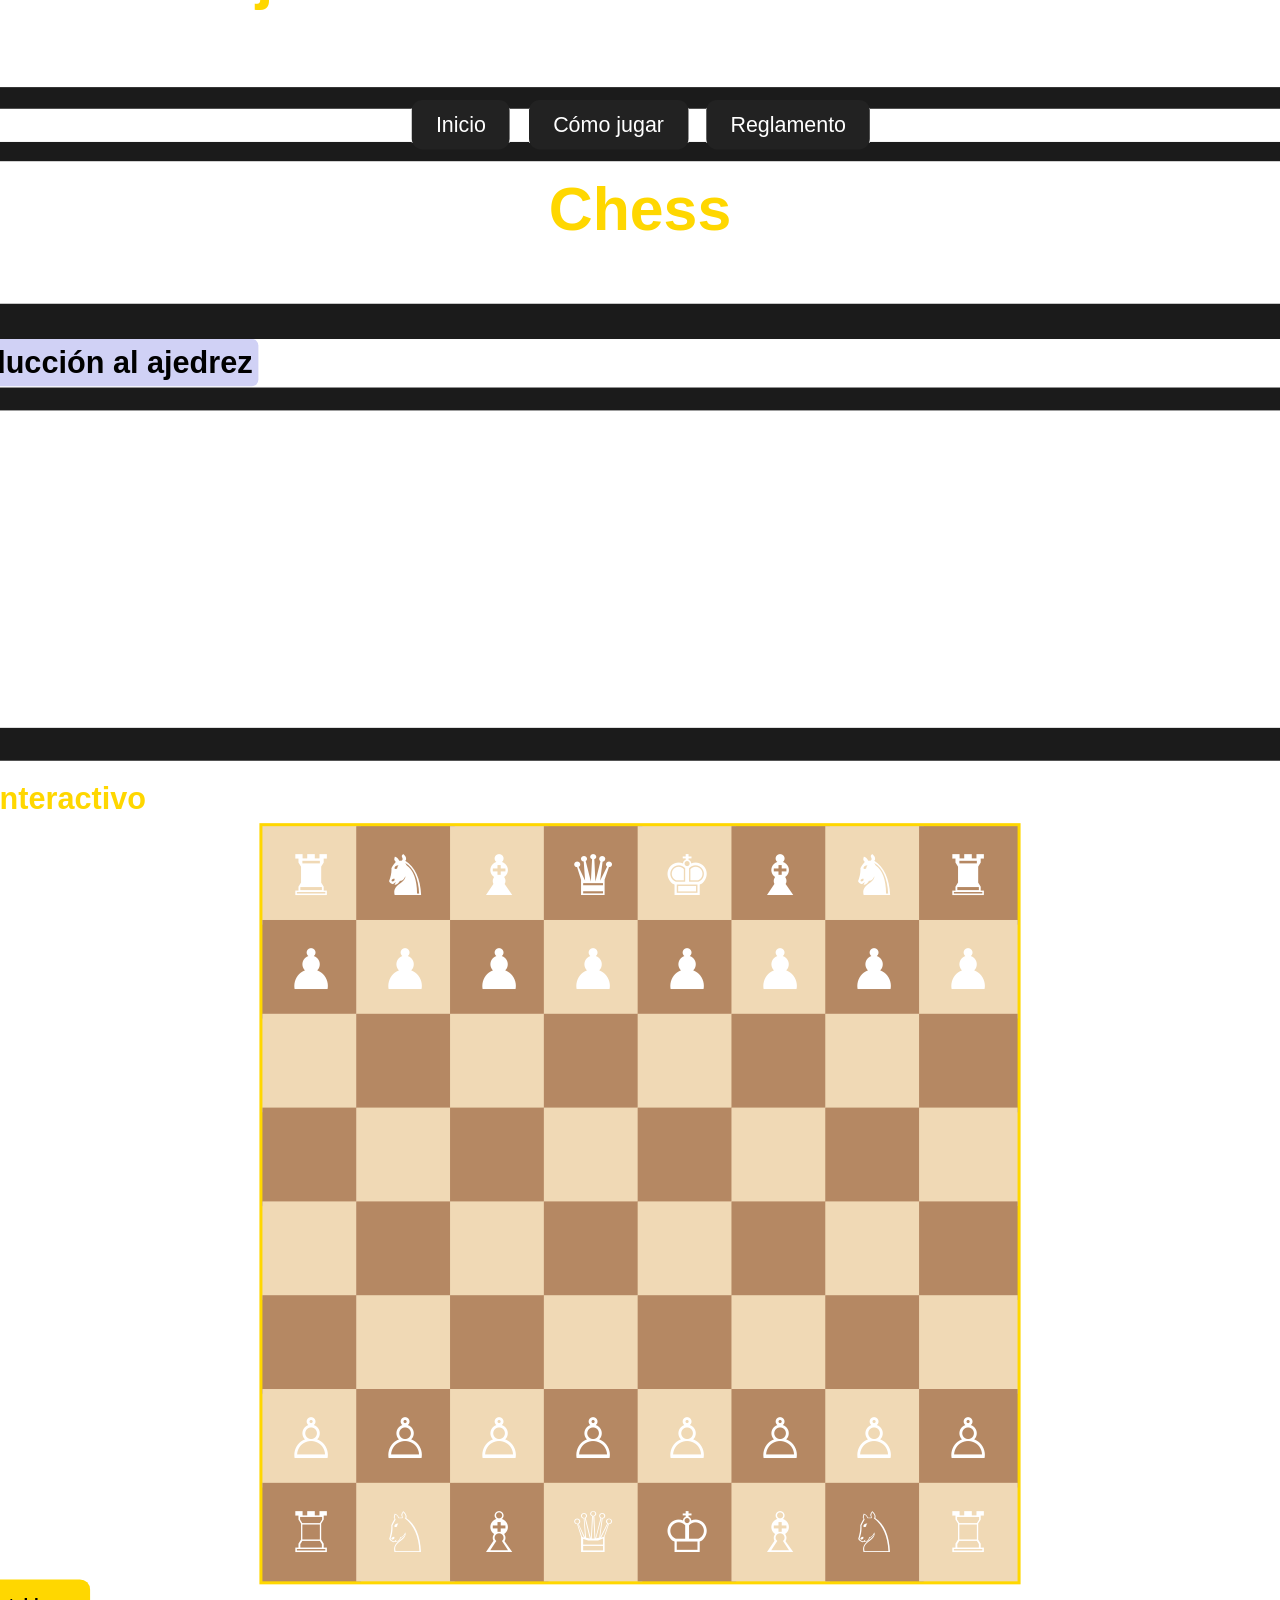
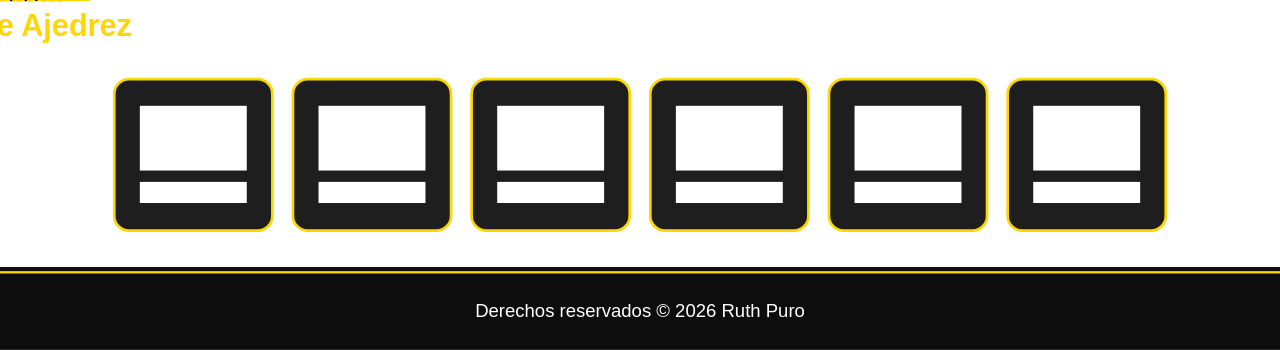
==== commit e2317d53: "agregando la intro" ====
--- a/index.html
+++ b/index.html
@@ -13,9 +13,34 @@
     <title>Chess.byte</title>
 
     <link rel="stylesheet" href="styles.css">
+    <link rel="stylesheet" href="intro.css">
 </head>
 
 <body>
+
+    <!-- =========================
+INTRO ANIMADA
+========================= -->
+
+<section class="intro-screen">
+
+    <div class="intro-content">
+
+        <div class="chess-icon">♔</div>
+
+        <h1>¿Conoces el ajedrez?</h1>
+
+        <p>
+            Estrategia, inteligencia y concentración.
+        </p>
+
+        <button id="enter-btn">
+            Entrar
+        </button>
+
+    </div>
+
+</section>
 
 <header id="mi-encabezado">
 
@@ -23,7 +48,7 @@
 
         <ul class="navbar__links">
             <li><a href="index.html">Inicio</a></li>
-            <li><a href="jugarchess.html">Cómo jugar</a></li>
+            <li><a href="JugarChess.html">Cómo jugar</a></li>
             <li><a href="Reglamento.html">Reglamento</a></li>
         </ul>
 
@@ -154,6 +179,7 @@
 </footer>
 
 <script src="script.js"></script>
+<script src="intro.js"></script>
 
 </body>
 </html>
--- a/styles.css
+++ b/styles.css
@@ -67,6 +67,7 @@
     padding:30px;
     border-radius:15px;
     margin-bottom:40px;
+    text-align:justify;
 }
 
 .hero__board-container{
@@ -207,4 +208,55 @@
         padding:20px;
     }
 
+}
+
+/* =========================
+TABLAS
+========================= */
+
+table{
+    width:100%;
+    border-collapse:collapse;
+    margin-top:20px;
+    overflow:hidden;
+    border-radius:12px;
+    background:#1b1b1b;
+}
+
+thead{
+    background:gold;
+    color:black;
+}
+
+th{
+    padding:15px;
+    text-align:left;
+    font-size:18px;
+}
+
+td{
+    padding:14px;
+    border-top:1px solid #333;
+}
+
+tbody tr{
+    transition:0.3s;
+}
+
+tbody tr:hover{
+    background:#2a2a2a;
+}
+
+/* =========================
+RESPONSIVE TABLA
+========================= */
+
+@media(max-width:768px){
+
+    table{
+        display:block;
+        overflow-x:auto;
+        white-space:nowrap;
+    }
+
 }
--- a/intro.css
+++ b/intro.css
@@ -0,0 +1,102 @@
+*{
+    transform:scale(1.05);
+    background:white;
+}
+
+@keyframes fadeUp{
+
+    from{
+        opacity:0;
+        transform:translateY(40px);
+    }
+
+    to{
+        opacity:1;
+        transform:translateY(0px);
+    }
+}
+
+/* =========================
+CONTENIDO PRINCIPAL
+========================= */
+
+.main-content{
+    display:none;
+    padding:40px;
+    min-height:100vh;
+    background:#111;
+}
+
+.main-content header{
+    text-align:center;
+    margin-bottom:40px;
+}
+
+.main-content h1{
+    color:gold;
+    font-size:55px;
+}
+
+.hidden{
+    display:none;
+}
+
+.show{
+    display:block;
+    animation:fadeMain 1s ease;
+}
+
+@keyframes fadeMain{
+
+    from{
+        opacity:0;
+    }
+
+    to{
+        opacity:1;
+    }
+}
+
+/* =========================
+RESPONSIVE
+========================= */
+
+@media(max-width:768px){
+
+    .intro-content h1{
+        font-size:38px;
+    }
+
+    .intro-content p{
+        font-size:16px;
+    }
+
+    .chess-icon{
+        font-size:65px;
+    }
+}
+
+/* =========================
+PIEZA SIENDO TUMBADA
+========================= */
+
+.piece-fall{
+    animation:pieceFall 1s forwards ease-in-out;
+}
+
+@keyframes pieceFall{
+
+    0%{
+        transform:rotate(0deg) translateY(0px);
+        opacity:1;
+    }
+
+    40%{
+        transform:rotate(-25deg) translateX(-10px);
+    }
+
+    100%{
+        transform:rotate(90deg) translateX(120px) scale(0.8);
+        opacity:0;
+    }
+}
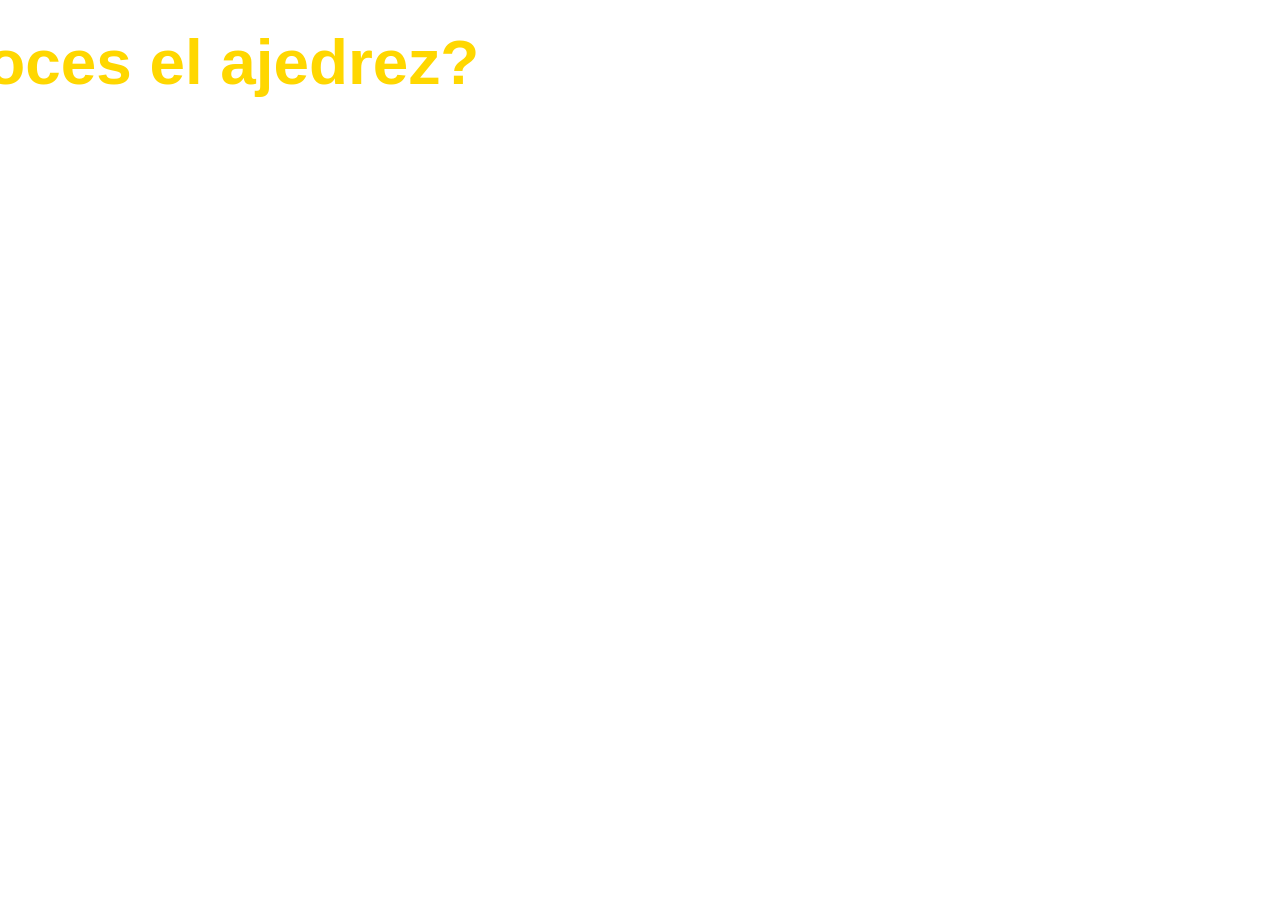
==== commit 640a6508: "cambio del estilo para la intro" ====
--- a/index.html
+++ b/index.html
@@ -18,7 +18,7 @@
 
 <body>
 
-    <!-- =========================
+<!-- =========================
 INTRO ANIMADA
 ========================= -->
 
@@ -42,6 +42,12 @@
 
 </section>
 
+<!-- =========================
+CONTENIDO PRINCIPAL
+========================= -->
+
+<main class="main-content hidden">
+
 <header id="mi-encabezado">
 
     <nav class="navbar">
@@ -59,7 +65,7 @@
 
 </header>
 
-<main>
+<!-- TODO TU CONTENIDO NORMAL -->
 
 <section class="contenido">
 
@@ -72,114 +78,18 @@
 <hr>
 
 <p>
-El ajedrez es uno de los juegos más antiguos e importantes de la historia 
-de la humanidad, reconocido no solo como una actividad recreativa,
-sino también como una disciplina que estimula el pensamiento estratégico, la concentración 
-y la toma de decisiones. A través de los siglos, este juego ha sido practicado por personas
-de diferentes culturas y edades, convirtiéndose en un símbolo de inteligencia y análisis mental.
-</p>
-
-<p>
-Su origen se remonta aproximadamente al siglo VI en la India, donde surgió un juego llamado chaturanga,
-considerado el antecesor del ajedrez moderno. Con el paso del tiempo, el juego se expandió hacia Persia
-y posteriormente a Europa, donde fue evolucionando hasta adquirir las reglas actuales. 
-Gracias a su riqueza estratégica y su valor educativo, el ajedrez ha logrado mantenerse vigente en la sociedad
-moderna y actualmente es reconocido como un deporte ciencia.
-</p>
-
-<p>
-Además de ser un medio de entretenimiento, el ajedrez aporta numerosos beneficios en el desarrollo intelectual y personal.
-Su práctica fortalece habilidades como la memoria, la creatividad, el razonamiento lógico 
-y la capacidad de resolver problemas. Por esta razón, muchas instituciones educativas han incorporado
-el ajedrez como una herramienta de aprendizaje y formación integral.
+El ajedrez es uno de los juegos más antiguos e importantes de la historia.
 </p>
 
 </section>
-
-<!-- =========================
-TABLERO INTERACTIVO
-========================= -->
-
-<section>
-
-<h2>Tablero interactivo</h2>
-
-<div class="hero__board-container">
-    <div class="chess-board"></div>
-</div>
-
-<br>
-
-<button id="reset-board">
-Reiniciar tablero
-</button>
-
-</section>
-
-<!-- =========================
-PIEZAS
-========================= -->
-
-<section>
-
-<h2>Piezas de Ajedrez</h2>
-
-<div class="pieces-grid">
-
-<button class="piece-btn" data-piece="king">
-<span class="piece-btn__symbol">♔</span>
-<span class="piece-btn__label">Rey</span>
-</button>
-
-<button class="piece-btn" data-piece="queen">
-<span class="piece-btn__symbol">♕</span>
-<span class="piece-btn__label">Reina</span>
-</button>
-
-<button class="piece-btn" data-piece="rook">
-<span class="piece-btn__symbol">♖</span>
-<span class="piece-btn__label">Torre</span>
-</button>
-
-<button class="piece-btn" data-piece="bishop">
-<span class="piece-btn__symbol">♗</span>
-<span class="piece-btn__label">Alfil</span>
-</button>
-
-<button class="piece-btn" data-piece="knight">
-<span class="piece-btn__symbol">♘</span>
-<span class="piece-btn__label">Caballo</span>
-</button>
-
-<button class="piece-btn" data-piece="pawn">
-<span class="piece-btn__symbol">♙</span>
-<span class="piece-btn__label">Peón</span>
-</button>
-
-</div>
-
-<div id="piece-info" class="piece-info-panel">
-
-<h3 class="piece-info-panel__name"></h3>
-
-<div class="piece-info-panel__symbol"></div>
-
-<p class="piece-info-panel__description"></p>
-
-<div class="piece-info-panel__value"></div>
-
-</div>
-
-</section>
-
-</main>
 
 <footer class="footer">
 Derechos reservados © 2026 Ruth Puro
 </footer>
 
+</main>
+
 <script src="script.js"></script>
 <script src="intro.js"></script>
 
-</body>
-</html>+</body>
--- a/intro.css
+++ b/intro.css
@@ -21,7 +21,6 @@
 ========================= */
 
 .main-content{
-    display:none;
     padding:40px;
     min-height:100vh;
     background:#111;
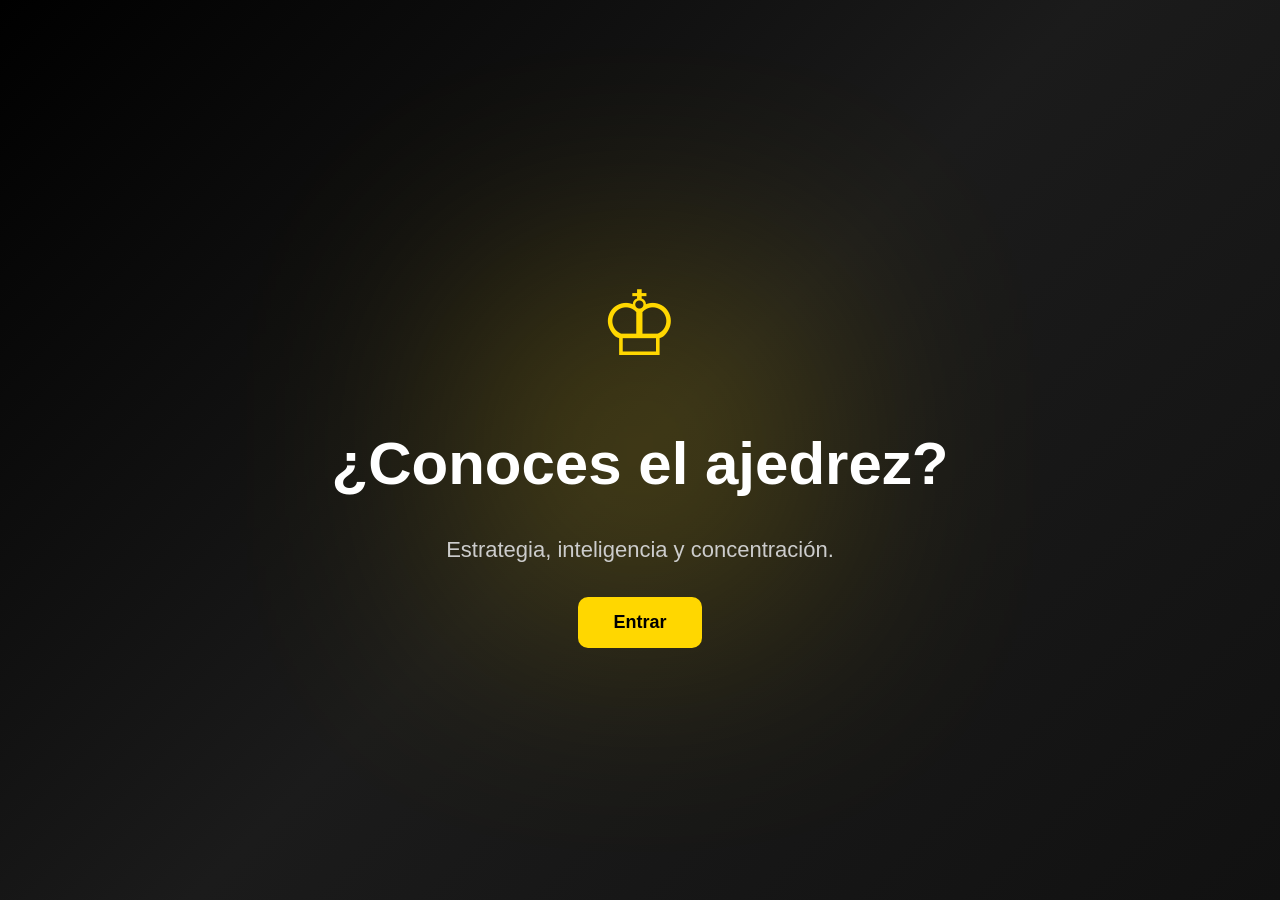
==== commit 37cfa7ad: "arreglando y centrando la intro de la página" ====
--- a/index.html
+++ b/index.html
@@ -1,19 +1,20 @@
-<!-- =========================
-INDEX.HTML
-SOLO MODIFICADO PARA QUE FUNCIONE
-SIN CAMBIAR TU INFORMACIÓN
-========================= -->
-
 <!DOCTYPE html>
 <html lang="es">
 
 <head>
+
     <meta charset="UTF-8">
+
     <meta name="viewport" content="width=device-width, initial-scale=1.0">
+
     <title>Chess.byte</title>
 
+    <!-- CSS PRINCIPAL -->
     <link rel="stylesheet" href="styles.css">
+
+    <!-- CSS INTRO -->
     <link rel="stylesheet" href="intro.css">
+
 </head>
 
 <body>
@@ -48,48 +49,81 @@
 
 <main class="main-content hidden">
 
+<!-- =========================
+ENCABEZADO
+========================= -->
+
 <header id="mi-encabezado">
 
     <nav class="navbar">
 
         <ul class="navbar__links">
+
             <li><a href="index.html">Inicio</a></li>
+
             <li><a href="JugarChess.html">Cómo jugar</a></li>
+
             <li><a href="Reglamento.html">Reglamento</a></li>
+
         </ul>
 
     </nav>
 
     <h1>Chess</h1>
-    <p>Bienvenidos :]</p>
+
+    <p>
+        Bienvenidos :]
+    </p>
 
 </header>
 
-<!-- TODO TU CONTENIDO NORMAL -->
+<!-- =========================
+INTRODUCCIÓN
+========================= -->
 
 <section class="contenido">
 
-<h2>
-<span style="background-color: rgb(208, 209, 245); color:black; padding:5px; border-radius:5px;">
-Introducción al ajedrez
-</span>
-</h2>
+    <h2>
 
-<hr>
+        <span style="background-color: rgb(208, 209, 245); color:black; padding:5px; border-radius:5px;">
 
-<p>
-El ajedrez es uno de los juegos más antiguos e importantes de la historia.
-</p>
+            Introducción al ajedrez
+
+        </span>
+
+    </h2>
+
+    <hr>
+
+    <p>
+
+        El ajedrez es uno de los juegos más antiguos e importantes de la historia
+        de la humanidad, reconocido no solo como una actividad recreativa,
+        sino también como una disciplina que estimula el pensamiento estratégico,
+        la concentración y la toma de decisiones.
+
+    </p>
 
 </section>
 
+<!-- =========================
+PIE DE PÁGINA
+========================= -->
+
 <footer class="footer">
-Derechos reservados © 2026 Ruth Puro
+
+    Derechos reservados © 2026 Ruth Puro
+
 </footer>
 
 </main>
 
+<!-- JS PRINCIPAL -->
 <script src="script.js"></script>
+
+<!-- JS INTRO -->
 <script src="intro.js"></script>
 
-</body>+</body>
+
+</html>
--- a/intro.css
+++ b/intro.css
@@ -1,4 +1,108 @@
 *{
+    margin:0;
+    padding:0;
+    box-sizing:border-box;
+}
+
+body{
+    font-family:Arial, Helvetica, sans-serif;
+    overflow:hidden;
+}
+
+/* =========================
+INTRO
+========================= */
+
+.intro-screen{
+    width:100%;
+    height:100vh;
+    display:flex;
+    justify-content:center;
+    align-items:center;
+    position:fixed;
+    top:0;
+    left:0;
+    background:linear-gradient(135deg,#000,#1b1b1b,#111);
+    z-index:9999;
+    overflow:hidden;
+}
+
+.intro-screen::before{
+    content:'';
+    position:absolute;
+    width:350px;
+    height:350px;
+    background:gold;
+    filter:blur(120px);
+    opacity:0.2;
+    animation:moveGlow 5s infinite alternate;
+}
+
+@keyframes moveGlow{
+
+    from{
+        transform:translate(-100px,-50px);
+    }
+
+    to{
+        transform:translate(100px,50px);
+    }
+}
+
+.intro-content{
+    text-align:center;
+    z-index:2;
+    animation:fadeUp 1.5s ease;
+    padding:20px;
+}
+
+.chess-icon{
+    font-size:90px;
+    color:gold;
+    margin-bottom:20px;
+    animation:float 2s infinite ease-in-out;
+}
+
+@keyframes float{
+
+    0%{
+        transform:translateY(0px);
+    }
+
+    50%{
+        transform:translateY(-10px);
+    }
+
+    100%{
+        transform:translateY(0px);
+    }
+}
+
+.intro-content h1{
+    font-size:60px;
+    color:white;
+    margin-bottom:20px;
+}
+
+.intro-content p{
+    color:#ccc;
+    font-size:22px;
+    margin-bottom:30px;
+}
+
+#enter-btn{
+    background:gold;
+    color:black;
+    border:none;
+    padding:15px 35px;
+    border-radius:10px;
+    font-size:18px;
+    cursor:pointer;
+    transition:0.3s;
+    font-weight:bold;
+}
+
+#enter-btn:hover{
     transform:scale(1.05);
     background:white;
 }
@@ -26,16 +130,6 @@
     background:#111;
 }
 
-.main-content header{
-    text-align:center;
-    margin-bottom:40px;
-}
-
-.main-content h1{
-    color:gold;
-    font-size:55px;
-}
-
 .hidden{
     display:none;
 }
@@ -53,25 +147,6 @@
 
     to{
         opacity:1;
-    }
-}
-
-/* =========================
-RESPONSIVE
-========================= */
-
-@media(max-width:768px){
-
-    .intro-content h1{
-        font-size:38px;
-    }
-
-    .intro-content p{
-        font-size:16px;
-    }
-
-    .chess-icon{
-        font-size:65px;
     }
 }
 
@@ -98,4 +173,24 @@
         transform:rotate(90deg) translateX(120px) scale(0.8);
         opacity:0;
     }
+}
+
+/* =========================
+RESPONSIVE
+========================= */
+
+@media(max-width:768px){
+
+    .intro-content h1{
+        font-size:38px;
+    }
+
+    .intro-content p{
+        font-size:16px;
+    }
+
+    .chess-icon{
+        font-size:60px;
+    }
+
 }
